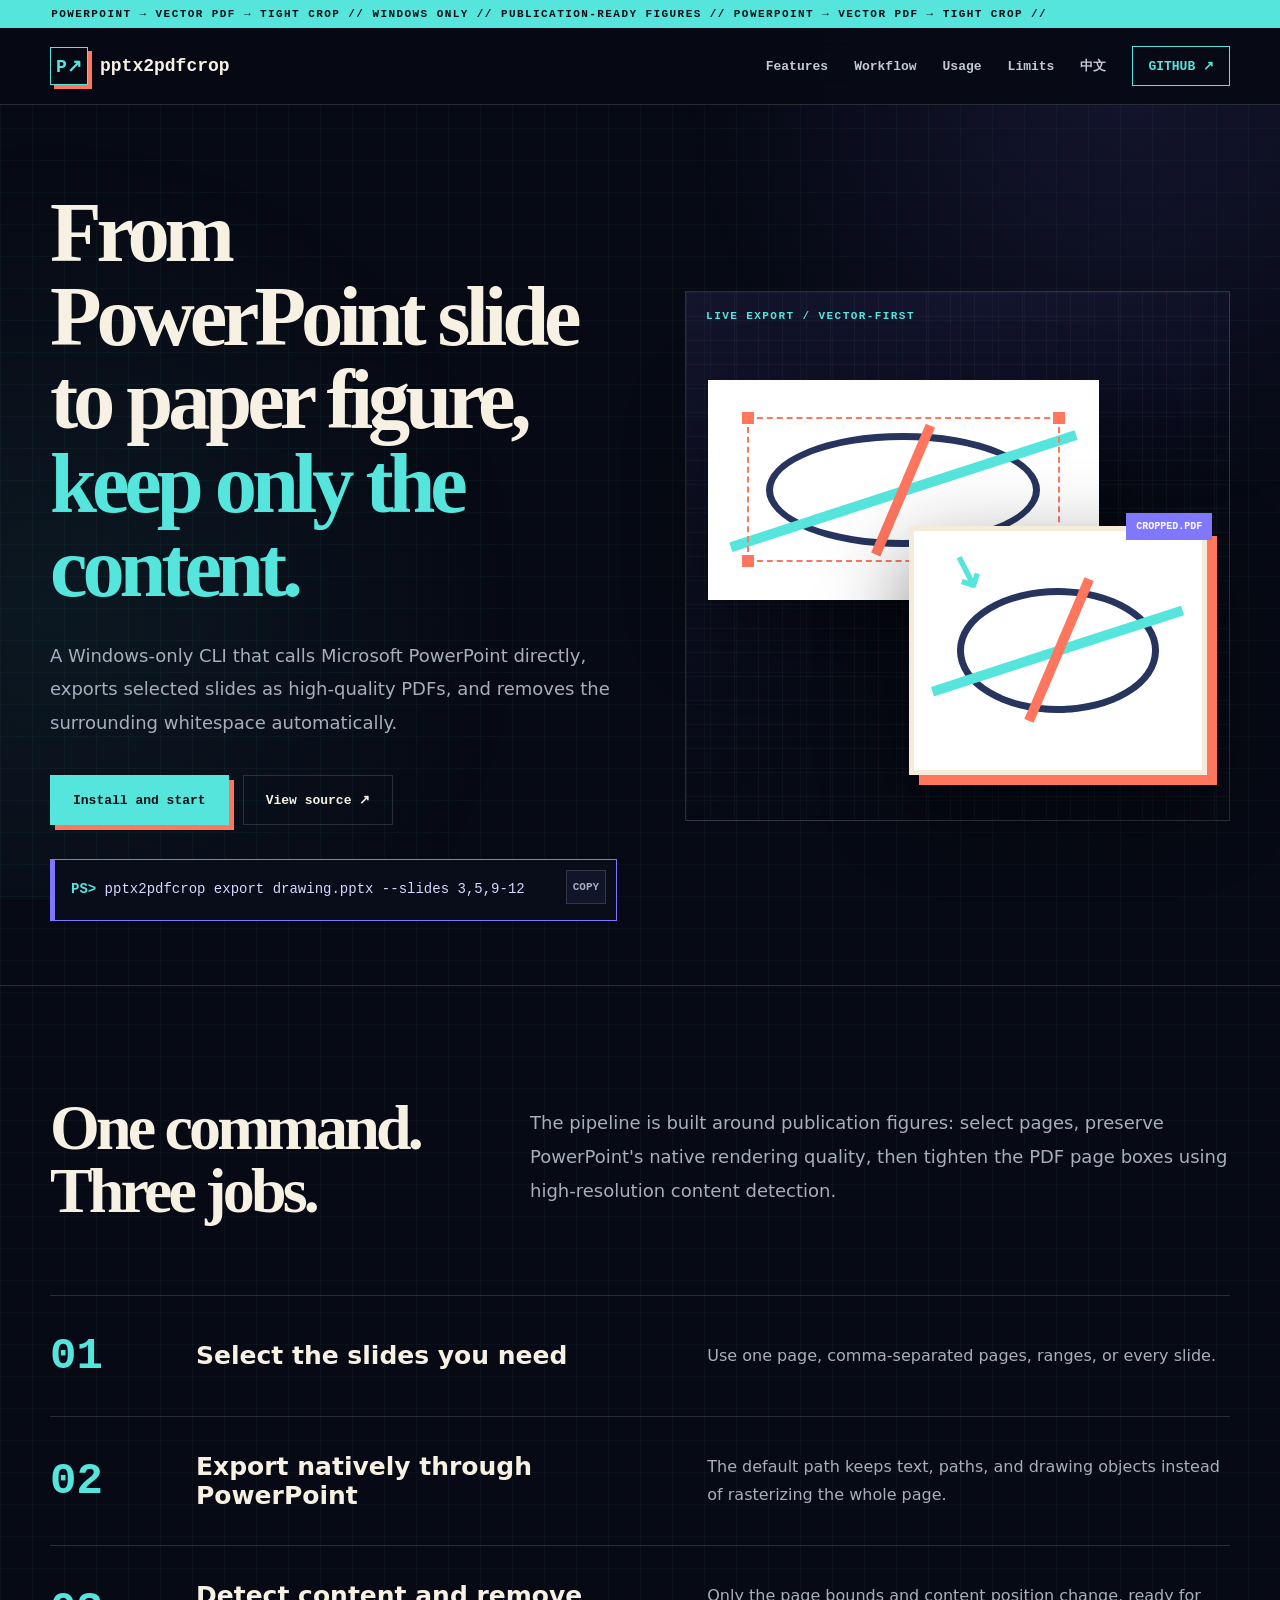
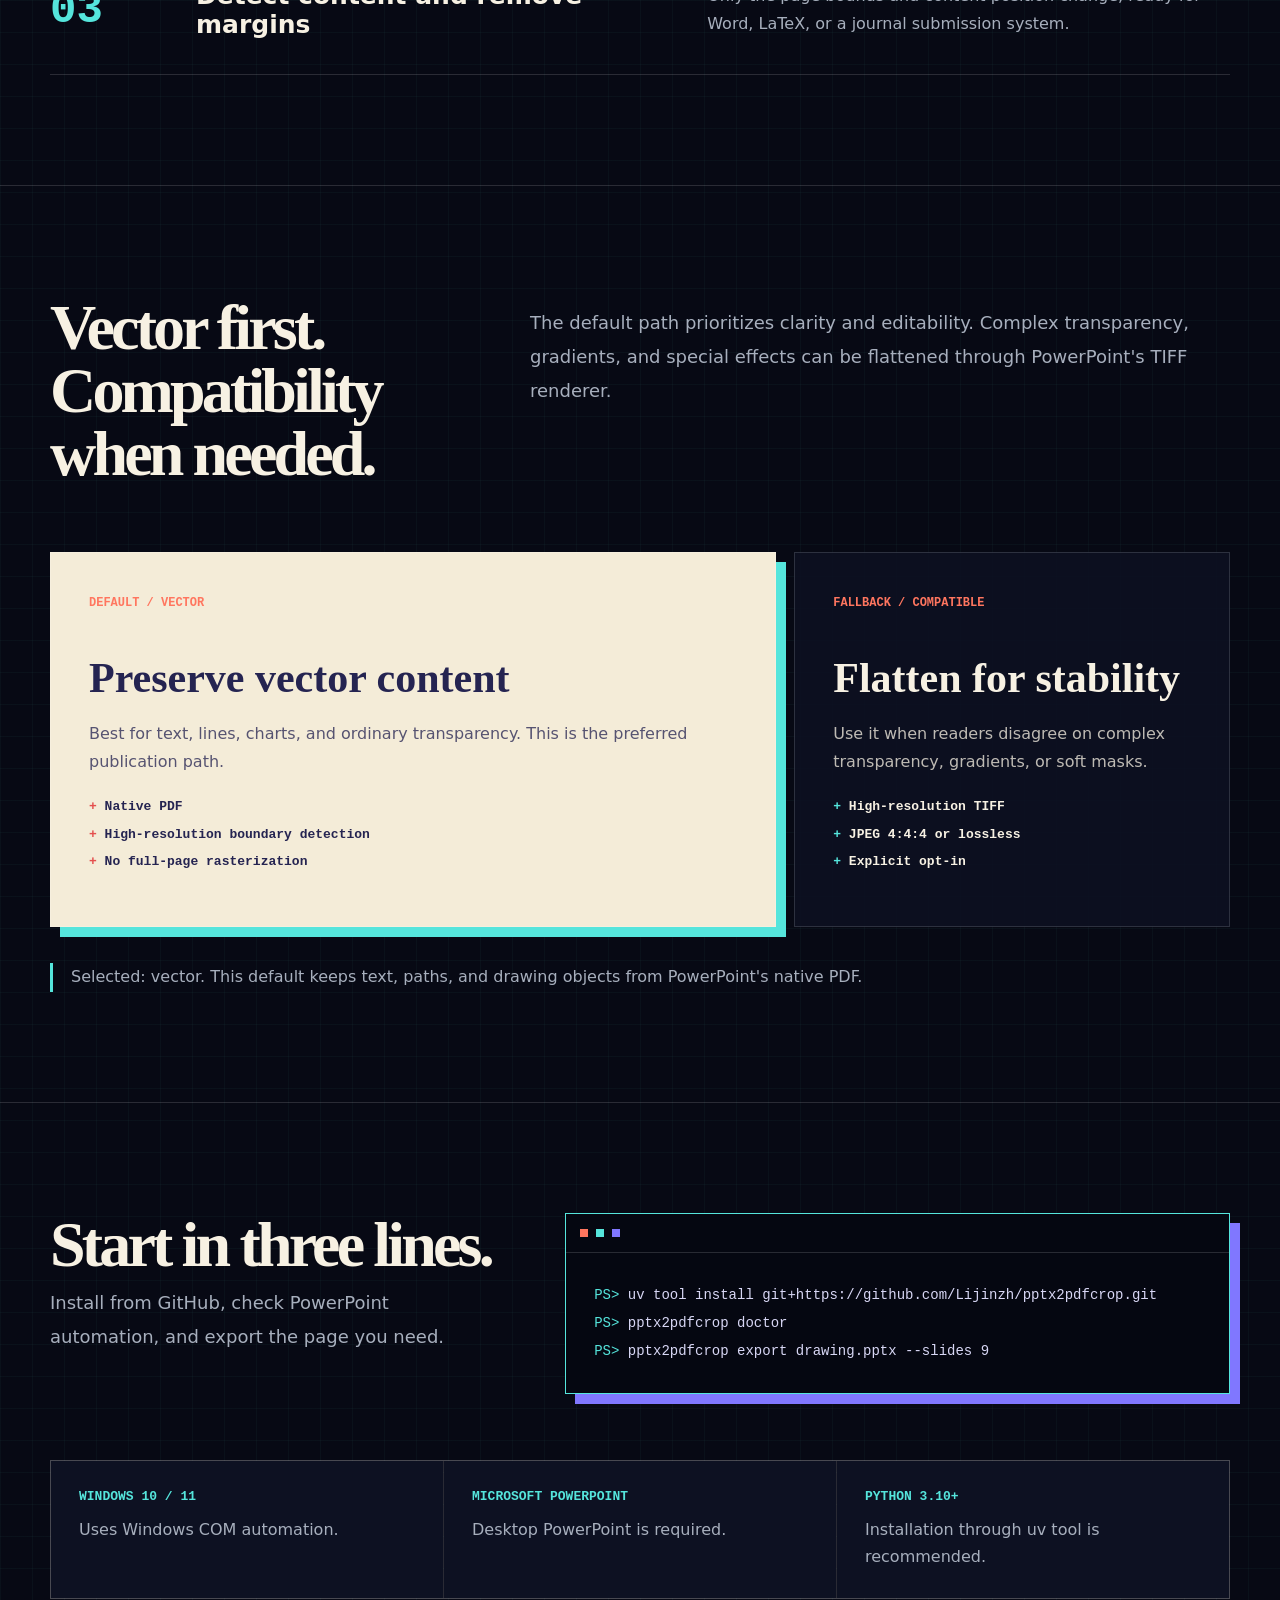
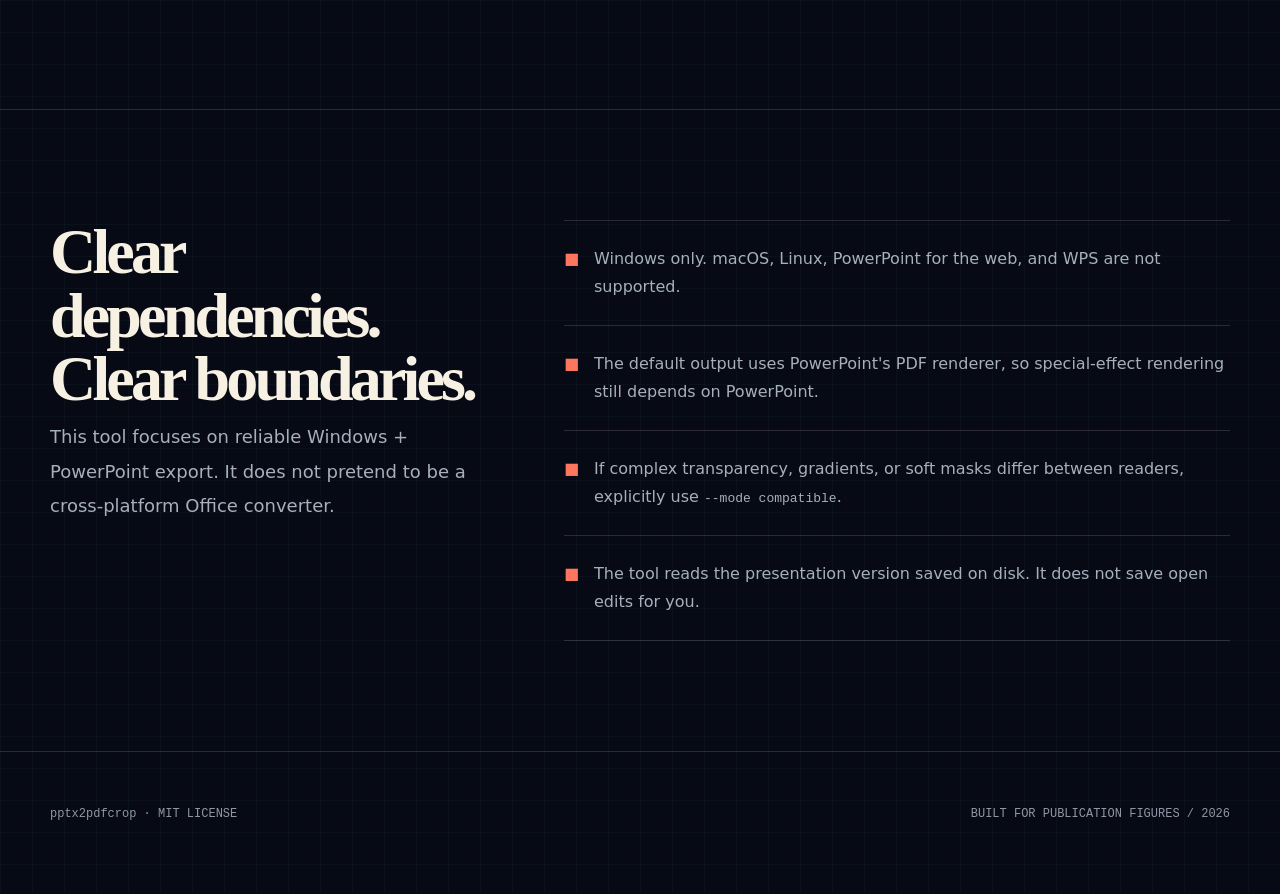
==== docs/en/index.html @ 3444dfbe "feat: launch pptx2pdfcrop CLI and website" ====
<!doctype html>
<html lang="en">
<head>
  <meta charset="utf-8" />
  <meta name="viewport" content="width=device-width, initial-scale=1" />
  <meta name="theme-color" content="#070914" />
  <meta name="description" content="A Windows-only CLI that exports selected PowerPoint slides as tightly cropped, publication-ready PDF pages." />
  <meta property="og:title" content="pptx2pdfcrop · From slides to publication figures" />
  <meta property="og:description" content="Export selected PowerPoint slides as tightly cropped, publication-ready PDFs." />
  <meta property="og:type" content="website" />
  <meta property="og:url" content="https://lijinzh.github.io/pptx2pdfcrop/en/" />
  <title>pptx2pdfcrop · From slides to publication figures</title>
  <link rel="icon" href="../assets/favicon.svg" type="image/svg+xml" />
  <link rel="stylesheet" href="../assets/site.css" />
  <script src="../assets/site.js" defer></script>
</head>
<body>
  <a class="skip-link" href="#main">Skip to main content</a>
  <div class="ticker" aria-hidden="true"><span>POWERPOINT → VECTOR PDF → TIGHT CROP // WINDOWS ONLY // PUBLICATION-READY FIGURES // POWERPOINT → VECTOR PDF → TIGHT CROP //</span></div>
  <header class="site-header">
    <div class="wrap nav">
      <a class="brand" href="#top" aria-label="pptx2pdfcrop home"><span class="brand-mark" aria-hidden="true">P↗</span><span>pptx2pdfcrop</span></a>
      <nav class="nav-links" aria-label="Primary navigation">
        <a href="#modes">Features</a>
        <a href="#workflow">Workflow</a>
        <a href="#quick-start">Usage</a>
        <a href="#limits">Limits</a>
        <a class="language-link" href="../">中文</a>
        <a class="repo-link" href="https://github.com/Lijinzh/pptx2pdfcrop">GITHUB ↗</a>
      </nav>
    </div>
  </header>

  <main id="main">
    <div class="wrap hero" id="top">
      <div class="hero-copy">
        <h1>From PowerPoint slide to paper figure, <em>keep only the content.</em></h1>
        <p>A Windows-only CLI that calls Microsoft PowerPoint directly, exports selected slides as high-quality PDFs, and removes the surrounding whitespace automatically.</p>
        <div class="actions">
          <a class="button" href="#quick-start">Install and start</a>
          <a class="button button--secondary" href="https://github.com/Lijinzh/pptx2pdfcrop">View source ↗</a>
        </div>
        <div class="command-line">
          <b>PS&gt;</b> pptx2pdfcrop export drawing.pptx --slides 3,5,9-12
          <button class="copy-button" type="button" data-copy="pptx2pdfcrop export drawing.pptx --slides 3,5,9-12" aria-label="Copy command">COPY</button>
        </div>
      </div>

      <div class="export-stage" role="img" aria-label="A PowerPoint slide with wide margins becomes a tightly cropped PDF">
        <div class="stage-grid">
          <span class="stage-label">LIVE EXPORT / VECTOR-FIRST</span>
          <div class="slide slide--before"><div class="diagram"></div><div class="crop-frame"><i class="crop-corner"></i><i class="crop-corner"></i><i class="crop-corner"></i><i class="crop-corner"></i></div></div>
          <div class="export-arrow">↘</div>
          <div class="slide slide--after"><span class="pdf-tag">CROPPED.PDF</span><div class="diagram"></div></div>
        </div>
      </div>
    </div>

    <section class="site-section" id="workflow">
      <div class="wrap">
        <div class="section-heading">
          <h2>One command. Three jobs.</h2>
          <p>The pipeline is built around publication figures: select pages, preserve PowerPoint's native rendering quality, then tighten the PDF page boxes using high-resolution content detection.</p>
        </div>
        <div class="steps">
          <article class="step"><strong>01</strong><h3>Select the slides you need</h3><p>Use one page, comma-separated pages, ranges, or every slide.</p></article>
          <article class="step"><strong>02</strong><h3>Export natively through PowerPoint</h3><p>The default path keeps text, paths, and drawing objects instead of rasterizing the whole page.</p></article>
          <article class="step"><strong>03</strong><h3>Detect content and remove margins</h3><p>Only the page bounds and content position change, ready for Word, LaTeX, or a journal submission system.</p></article>
        </div>
      </div>
    </section>

    <section class="site-section" id="modes">
      <div class="wrap">
        <div class="section-heading">
          <h2>Vector first. Compatibility when needed.</h2>
          <p>The default path prioritizes clarity and editability. Complex transparency, gradients, and special effects can be flattened through PowerPoint's TIFF renderer.</p>
        </div>
        <div class="mode-switcher" aria-label="Export mode comparison">
          <button class="mode-card" type="button" data-mode="vector" aria-pressed="true">
            <code>DEFAULT / VECTOR</code><h3>Preserve vector content</h3>
            <p>Best for text, lines, charts, and ordinary transparency. This is the preferred publication path.</p>
            <ul><li>Native PDF</li><li>High-resolution boundary detection</li><li>No full-page rasterization</li></ul>
          </button>
          <button class="mode-card" type="button" data-mode="compatible" aria-pressed="false">
            <code>FALLBACK / COMPATIBLE</code><h3>Flatten for stability</h3>
            <p>Use it when readers disagree on complex transparency, gradients, or soft masks.</p>
            <ul><li>High-resolution TIFF</li><li>JPEG 4:4:4 or lossless</li><li>Explicit opt-in</li></ul>
          </button>
        </div>
        <p class="mode-note" data-mode-note>Selected: vector. This default keeps text, paths, and drawing objects from PowerPoint's native PDF.</p>
      </div>
    </section>

    <section class="site-section" id="quick-start">
      <div class="wrap quick-start">
        <div class="quick-copy">
          <h2>Start in three lines.</h2>
          <p>Install from GitHub, check PowerPoint automation, and export the page you need.</p>
        </div>
        <div class="terminal">
          <div class="terminal-top" aria-hidden="true"><span class="terminal-dot"></span><span class="terminal-dot"></span><span class="terminal-dot"></span></div>
          <pre><span class="prompt">PS&gt;</span> uv tool install git+https://github.com/Lijinzh/pptx2pdfcrop.git
<span class="prompt">PS&gt;</span> pptx2pdfcrop doctor
<span class="prompt">PS&gt;</span> pptx2pdfcrop export drawing.pptx --slides 9</pre>
        </div>
      </div>
      <div class="wrap requirements" aria-label="System requirements">
        <div class="requirement"><b>WINDOWS 10 / 11</b><span>Uses Windows COM automation.</span></div>
        <div class="requirement"><b>MICROSOFT POWERPOINT</b><span>Desktop PowerPoint is required.</span></div>
        <div class="requirement"><b>PYTHON 3.10+</b><span>Installation through uv tool is recommended.</span></div>
      </div>
    </section>

    <section class="site-section" id="limits">
      <div class="wrap limits">
        <div class="section-heading" style="display:block">
          <h2>Clear dependencies. Clear boundaries.</h2>
          <p>This tool focuses on reliable Windows + PowerPoint export. It does not pretend to be a cross-platform Office converter.</p>
        </div>
        <ul class="limit-list">
          <li>Windows only. macOS, Linux, PowerPoint for the web, and WPS are not supported.</li>
          <li>The default output uses PowerPoint's PDF renderer, so special-effect rendering still depends on PowerPoint.</li>
          <li>If complex transparency, gradients, or soft masks differ between readers, explicitly use <code>--mode compatible</code>.</li>
          <li>The tool reads the presentation version saved on disk. It does not save open edits for you.</li>
        </ul>
      </div>
    </section>
  </main>

  <footer class="site-footer">
    <div class="wrap footer-inner"><span>pptx2pdfcrop · MIT LICENSE</span><span>BUILT FOR PUBLICATION FIGURES / 2026</span></div>
  </footer>
  <div class="copy-status" data-copy-status hidden role="status">Command copied</div>
</body>
</html>
---- docs/assets/site.css ----
:root {
  --ink: #070914;
  --panel: #0d1122;
  --panel-soft: #11162a;
  --paper: #f4ecd8;
  --text: #f7f1e3;
  --muted: #a7afbd;
  --cyan: #55e5dc;
  --coral: #ff765f;
  --violet: #8077ff;
  --line: rgba(255, 255, 255, 0.14);
  --mono: "Cascadia Code", "SFMono-Regular", Consolas, monospace;
  --sans: "Microsoft YaHei UI", "PingFang SC", system-ui, sans-serif;
  --serif: Georgia, "Songti SC", "STSong", serif;
}
* { box-sizing: border-box; }
html { scroll-behavior: smooth; scroll-padding-top: 110px; }
body {
  margin: 0;
  color: var(--text);
  background: var(--ink);
  background-image:
    linear-gradient(rgba(85, 229, 220, 0.035) 1px, transparent 1px),
    linear-gradient(90deg, rgba(85, 229, 220, 0.035) 1px, transparent 1px);
  background-size: 32px 32px;
  font-family: var(--sans);
}
body::before {
  position: fixed;
  z-index: -1;
  inset: 0;
  content: "";
  background:
    radial-gradient(circle at 88% 8%, rgba(128, 119, 255, 0.11), transparent 28rem),
    radial-gradient(circle at 4% 68%, rgba(85, 229, 220, 0.07), transparent 30rem);
  pointer-events: none;
}
a { color: inherit; text-decoration: none; }
button { font: inherit; }
.wrap { width: min(1180px, calc(100% - 48px)); margin-inline: auto; }
.skip-link {
  position: fixed;
  z-index: 100;
  top: 10px;
  left: 10px;
  padding: 10px 14px;
  background: var(--cyan);
  color: #071017;
  transform: translateY(-160%);
}
.skip-link:focus { transform: translateY(0); }
.ticker {
  height: 28px;
  display: flex;
  align-items: center;
  overflow: hidden;
  color: #071017;
  background: var(--cyan);
  font: 700 11px var(--mono);
  letter-spacing: 0.13em;
  white-space: nowrap;
}
.ticker span {
  display: inline-block;
  padding-left: 4vw;
  animation: ticker 24s linear infinite;
}
.site-header {
  position: sticky;
  z-index: 20;
  top: 0;
  border-bottom: 1px solid var(--line);
  background: rgba(7, 9, 20, 0.91);
  backdrop-filter: blur(16px);
}
.nav {
  min-height: 76px;
  display: flex;
  align-items: center;
  justify-content: space-between;
  gap: 24px;
}
.brand {
  display: flex;
  align-items: center;
  gap: 12px;
  font: 800 18px var(--mono);
}
.brand-mark {
  width: 38px;
  height: 38px;
  display: grid;
  place-items: center;
  border: 1px solid var(--cyan);
  box-shadow: 4px 4px 0 var(--coral);
  color: var(--cyan);
}
.nav-links {
  display: flex;
  align-items: center;
  gap: 26px;
  color: #c4cad4;
  font: 650 13px var(--mono);
}
.nav-links a { transition: color 160ms ease; }
.nav-links a:hover, .nav-links a:focus-visible { color: var(--cyan); }
.nav-links .repo-link {
  padding: 11px 15px;
  border: 1px solid var(--cyan);
  color: var(--cyan);
}
.hero {
  min-height: 720px;
  display: grid;
  grid-template-columns: 1.02fr 0.98fr;
  align-items: center;
  gap: 68px;
  padding-block: 86px 64px;
}
.hero h1, .section-heading h2, .quick-copy h2 {
  font-family: var(--serif);
  font-weight: 700;
  line-height: 0.99;
  letter-spacing: -0.06em;
}
.hero h1 {
  max-width: 680px;
  margin: 0;
  font-size: clamp(58px, 6.6vw, 94px);
}
.hero h1 em { color: var(--cyan); font-style: normal; }
.hero-copy > p {
  max-width: 620px;
  margin: 30px 0 0;
  color: var(--muted);
  font-size: 18px;
  line-height: 1.85;
}
.actions { display: flex; flex-wrap: wrap; gap: 14px; margin-top: 36px; }
.button {
  min-height: 50px;
  display: inline-flex;
  align-items: center;
  justify-content: center;
  padding-inline: 22px;
  border: 1px solid var(--cyan);
  background: var(--cyan);
  box-shadow: 5px 5px 0 var(--coral);
  color: #061014;
  cursor: pointer;
  font: 800 13px var(--mono);
}
.button:hover { transform: translate(-1px, -1px); }
.button--secondary {
  border-color: var(--line);
  background: transparent;
  box-shadow: none;
  color: var(--text);
}
.command-line {
  position: relative;
  margin-top: 34px;
  padding: 18px 54px 18px 20px;
  border: 1px solid var(--violet);
  background: #090c19;
  box-shadow: inset 4px 0 0 var(--violet);
  color: #d5d8ff;
  font: 14px/1.7 var(--mono);
  overflow-wrap: anywhere;
}
.command-line b { color: var(--cyan); }
.copy-button {
  position: absolute;
  top: 10px;
  right: 10px;
  min-width: 34px;
  min-height: 34px;
  border: 1px solid var(--line);
  background: #10152a;
  color: var(--muted);
  cursor: pointer;
  font: 700 11px var(--mono);
}
.copy-button:hover, .copy-button:focus-visible { border-color: var(--cyan); color: var(--cyan); }
.export-stage { position: relative; min-height: 530px; }
.stage-grid {
  position: absolute;
  inset: 0;
  border: 1px solid var(--line);
  background: linear-gradient(145deg, rgba(128, 119, 255, 0.11), transparent 60%);
}
.stage-grid::after {
  position: absolute;
  inset: 0;
  content: "";
  background-image:
    linear-gradient(rgba(255,255,255,.035) 1px, transparent 1px),
    linear-gradient(90deg, rgba(255,255,255,.035) 1px, transparent 1px);
  background-size: 24px 24px;
  pointer-events: none;
}
.stage-label {
  position: absolute;
  z-index: 2;
  top: 18px;
  left: 20px;
  color: var(--cyan);
  font: 700 11px var(--mono);
  letter-spacing: 0.13em;
}
.slide {
  position: absolute;
  z-index: 2;
  background: #fff;
  color: #18203b;
  box-shadow: 0 30px 80px rgba(0, 0, 0, 0.42);
}
.slide--before { width: 72%; aspect-ratio: 16 / 9; left: 4%; top: 88px; }
.slide--after {
  width: 55%;
  aspect-ratio: 1.2;
  right: 4%;
  bottom: 45px;
  border: 5px solid var(--paper);
  box-shadow: 10px 10px 0 var(--coral), 0 30px 80px rgba(0, 0, 0, 0.48);
}
.diagram {
  position: absolute;
  inset: 24% 15%;
  border: 7px solid #26345e;
  border-radius: 50%;
}
.diagram::before, .diagram::after { position: absolute; content: ""; background: var(--cyan); }
.diagram::before { width: 140%; height: 10px; top: 46%; left: -20%; transform: rotate(-18deg); }
.diagram::after {
  width: 10px;
  height: 140%;
  left: 48%;
  top: -20%;
  transform: rotate(23deg);
  background: var(--coral);
}
.crop-frame { position: absolute; inset: 17% 10%; border: 2px dashed var(--coral); }
.crop-corner { position: absolute; width: 12px; height: 12px; background: var(--coral); }
.crop-corner:nth-child(1) { left: -7px; top: -7px; }
.crop-corner:nth-child(2) { right: -7px; top: -7px; }
.crop-corner:nth-child(3) { left: -7px; bottom: -7px; }
.crop-corner:nth-child(4) { right: -7px; bottom: -7px; }
.export-arrow {
  position: absolute;
  z-index: 3;
  left: 48%;
  top: 48%;
  color: var(--cyan);
  font: 700 44px var(--mono);
  transform: rotate(18deg);
}
.pdf-tag {
  position: absolute;
  right: -10px;
  top: -18px;
  padding: 8px 10px;
  background: var(--violet);
  color: #fff;
  font: 800 10px var(--mono);
}
.site-section { padding-block: 110px; border-top: 1px solid var(--line); }
.section-heading {
  display: grid;
  grid-template-columns: 0.75fr 1.25fr;
  align-items: start;
  gap: 60px;
}
.section-heading h2, .quick-copy h2 { margin: 0; font-size: clamp(44px, 5vw, 72px); }
.section-heading p, .quick-copy p {
  margin: 10px 0 0;
  color: var(--muted);
  font-size: 18px;
  line-height: 1.9;
}
.steps { margin-top: 72px; border-top: 1px solid var(--line); }
.step {
  display: grid;
  grid-template-columns: 110px 1fr 1.1fr;
  align-items: center;
  gap: 36px;
  padding-block: 35px;
  border-bottom: 1px solid var(--line);
}
.step strong { color: var(--cyan); font: 800 44px var(--mono); }
.step h3 { margin: 0; font-size: 25px; }
.step p { margin: 0; color: var(--muted); line-height: 1.75; }
.mode-switcher {
  display: grid;
  grid-template-columns: 1.25fr 0.75fr;
  gap: 18px;
  margin-top: 66px;
}
.mode-card {
  min-height: 350px;
  padding: 38px;
  border: 1px solid var(--line);
  background: rgba(13, 17, 34, 0.86);
  color: var(--text);
  text-align: left;
  cursor: pointer;
}
.mode-card[aria-pressed="true"] {
  background: var(--paper);
  box-shadow: 10px 10px 0 var(--cyan);
  color: #252451;
}
.mode-card code { color: var(--coral); font: 800 12px var(--mono); }
.mode-card h3 { margin: 44px 0 18px; font: 700 42px var(--serif); }
.mode-card p { opacity: 0.76; line-height: 1.8; }
.mode-card ul { padding: 0; list-style: none; font: 700 13px/2.1 var(--mono); }
.mode-card li::before { content: "+ "; color: var(--cyan); }
.mode-card[aria-pressed="true"] li::before { color: #e44f4d; }
.mode-note {
  margin: 36px 0 0;
  padding-left: 18px;
  border-left: 3px solid var(--cyan);
  color: var(--muted);
  line-height: 1.8;
}
.quick-start { display: grid; grid-template-columns: 0.8fr 1.2fr; gap: 72px; }
.terminal {
  border: 1px solid var(--cyan);
  background: #050711;
  box-shadow: 10px 10px 0 var(--violet);
}
.terminal-top {
  height: 39px;
  display: flex;
  align-items: center;
  gap: 8px;
  padding-inline: 14px;
  border-bottom: 1px solid var(--line);
}
.terminal-dot { width: 8px; height: 8px; background: var(--coral); }
.terminal-dot:nth-child(2) { background: var(--cyan); }
.terminal-dot:nth-child(3) { background: var(--violet); }
.terminal pre { margin: 0; padding: 28px; white-space: pre-wrap; color: #d8d7f5; font: 14px/2 var(--mono); }
.terminal .prompt { color: var(--cyan); }
.requirements {
  display: grid;
  grid-template-columns: repeat(3, 1fr);
  gap: 1px;
  margin-top: 66px;
  border: 1px solid var(--line);
  background: var(--line);
}
.requirement { padding: 28px; background: var(--panel); }
.requirement b { display: block; margin-bottom: 12px; color: var(--cyan); font: 800 13px var(--mono); }
.requirement span { color: var(--muted); line-height: 1.7; }
.limits {
  display: grid;
  grid-template-columns: 0.8fr 1.2fr;
  gap: 70px;
  align-items: start;
}
.limit-list { margin: 0; padding: 0; list-style: none; border-top: 1px solid var(--line); }
.limit-list li {
  padding: 24px 0 24px 30px;
  border-bottom: 1px solid var(--line);
  color: var(--muted);
  line-height: 1.75;
  position: relative;
}
.limit-list li::before { position: absolute; left: 0; content: "■"; color: var(--coral); }
.site-footer { padding-block: 55px 72px; border-top: 1px solid var(--line); }
.footer-inner { display: flex; justify-content: space-between; gap: 20px; color: #8f97a6; font: 12px var(--mono); }
.copy-status { position: fixed; z-index: 40; right: 20px; bottom: 20px; padding: 12px 16px; background: var(--cyan); color: #071017; font: 800 12px var(--mono); }
.copy-status[hidden] { display: none; }
@keyframes ticker { to { transform: translateX(-20%); } }
@media (max-width: 900px) {
  .wrap { width: min(100% - 30px, 680px); }
  .nav-links a:not(.repo-link):not(.language-link) { display: none; }
  .hero, .section-heading, .quick-start, .limits { grid-template-columns: 1fr; }
  .hero { gap: 45px; padding-top: 58px; }
  .hero h1 { font-size: clamp(51px, 14vw, 76px); }
  .export-stage { min-height: 470px; }
  .step { grid-template-columns: 70px 1fr; }
  .step p { grid-column: 2; }
  .mode-switcher, .requirements { grid-template-columns: 1fr; }
}
@media (max-width: 560px) {
  .wrap { width: min(100% - 24px, 520px); }
  .ticker { height: 24px; font-size: 9px; }
  .nav { min-height: 66px; }
  .brand { font-size: 15px; }
  .brand-mark { width: 34px; height: 34px; }
  .nav-links { gap: 10px; }
  .nav-links .repo-link { padding: 9px 10px; font-size: 11px; }
  .hero { min-height: auto; padding-block: 50px 42px; }
  .hero h1 { font-size: clamp(46px, 15vw, 66px); }
  .hero-copy > p, .section-heading p, .quick-copy p { font-size: 16px; }
  .actions { flex-direction: column; }
  .button { width: 100%; }
  .command-line { padding-right: 20px; padding-bottom: 56px; font-size: 12px; }
  .copy-button { top: auto; bottom: 10px; }
  .export-stage { min-height: 360px; }
  .slide--before { width: 82%; top: 72px; }
  .slide--after { width: 62%; bottom: 34px; }
  .site-section { padding-block: 78px; }
  .step { grid-template-columns: 52px 1fr; gap: 18px; }
  .step strong { font-size: 34px; }
  .mode-card { min-height: 310px; padding: 28px; }
  .mode-card h3 { font-size: 36px; }
  .terminal pre { padding: 22px 18px; font-size: 12px; }
  .footer-inner { flex-direction: column; }
}
@media (prefers-reduced-motion: reduce) {
  html { scroll-behavior: auto; }
  *, *::before, *::after { animation-duration: 0.01ms !important; animation-iteration-count: 1 !important; transition-duration: 0.01ms !important; }
}
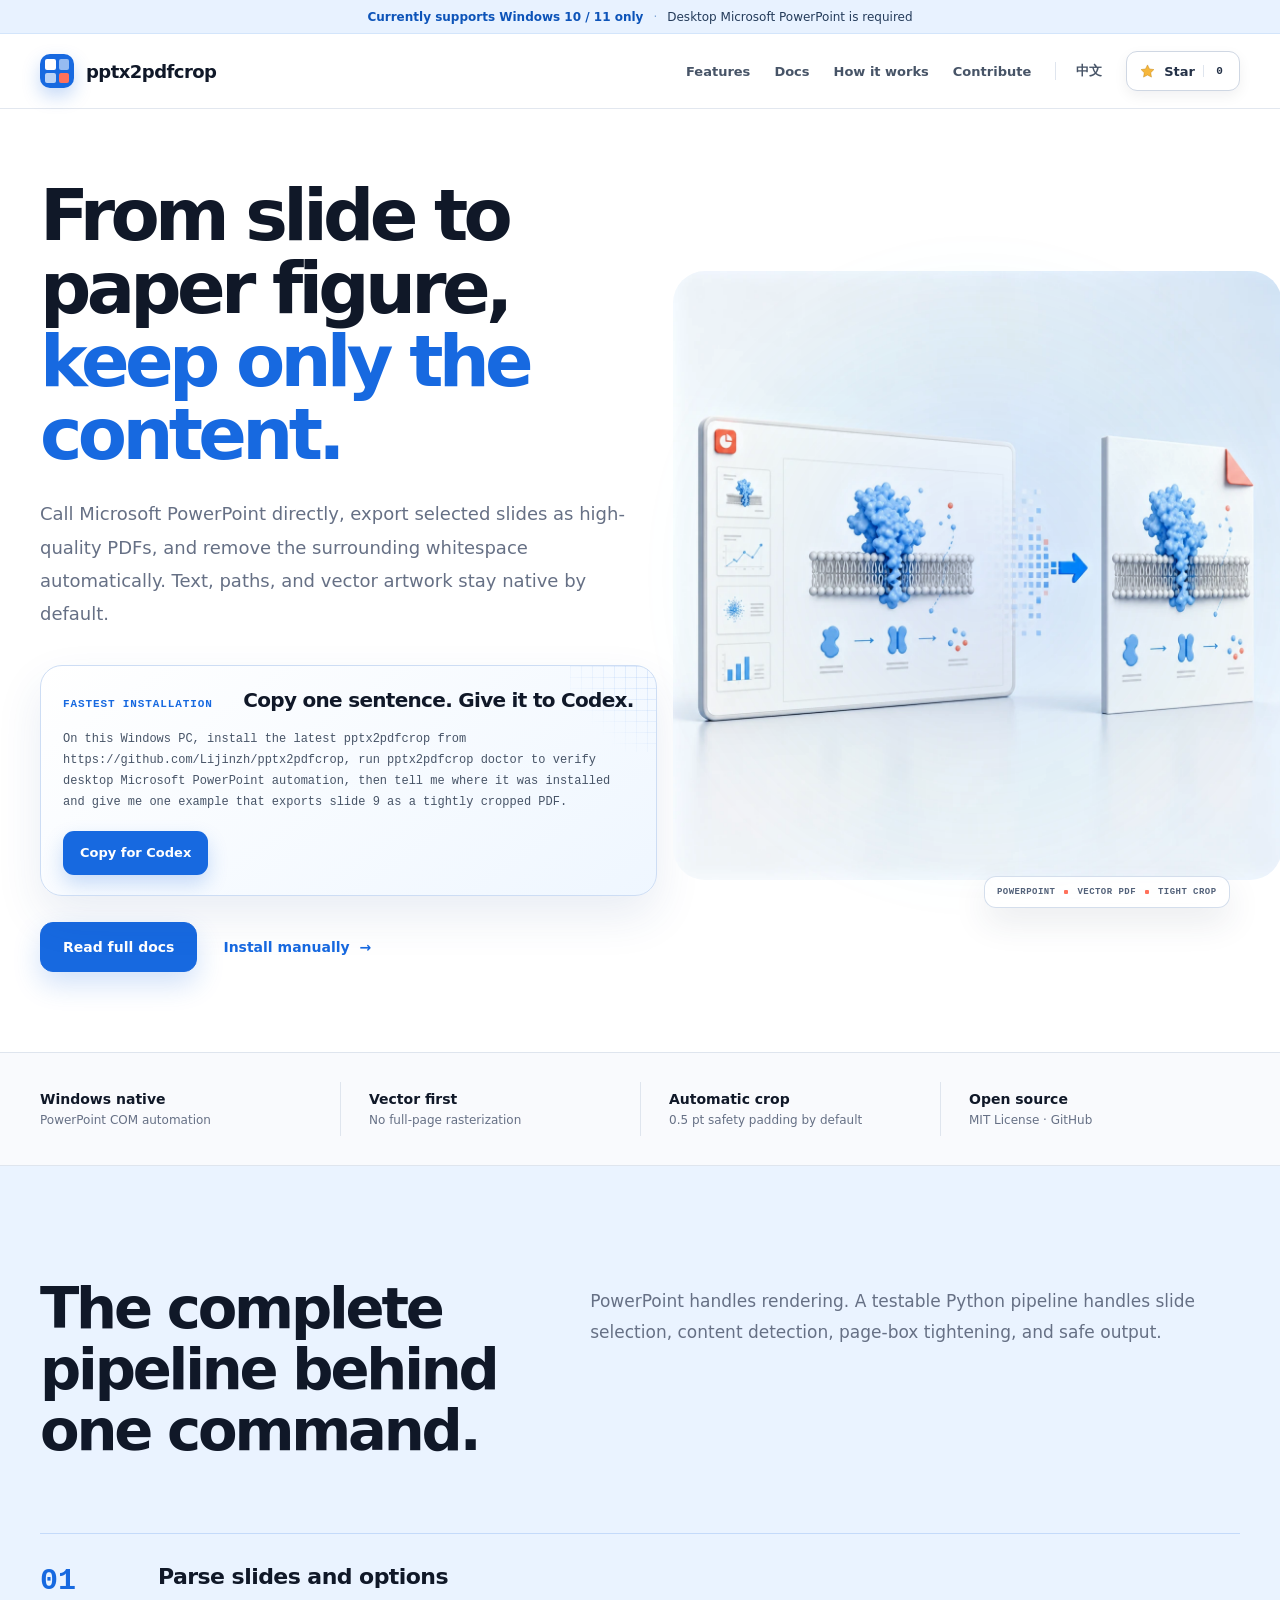
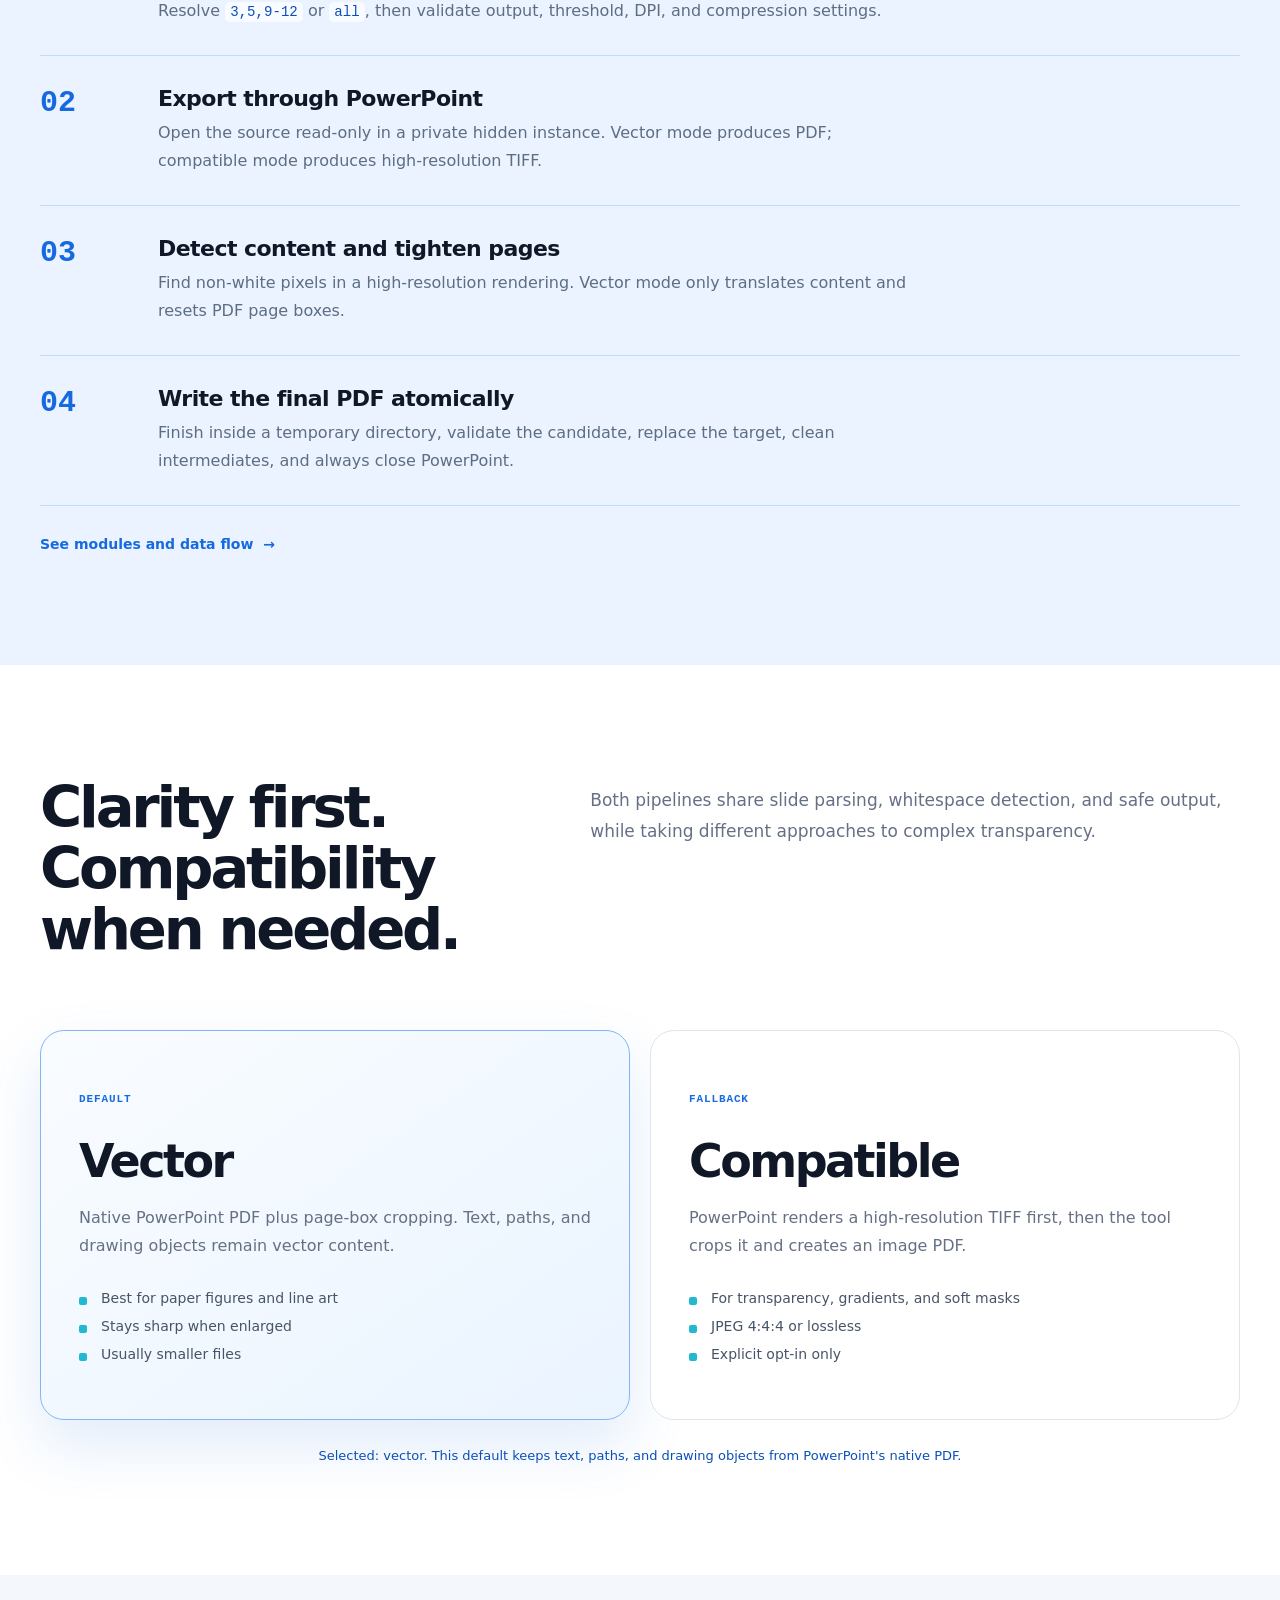
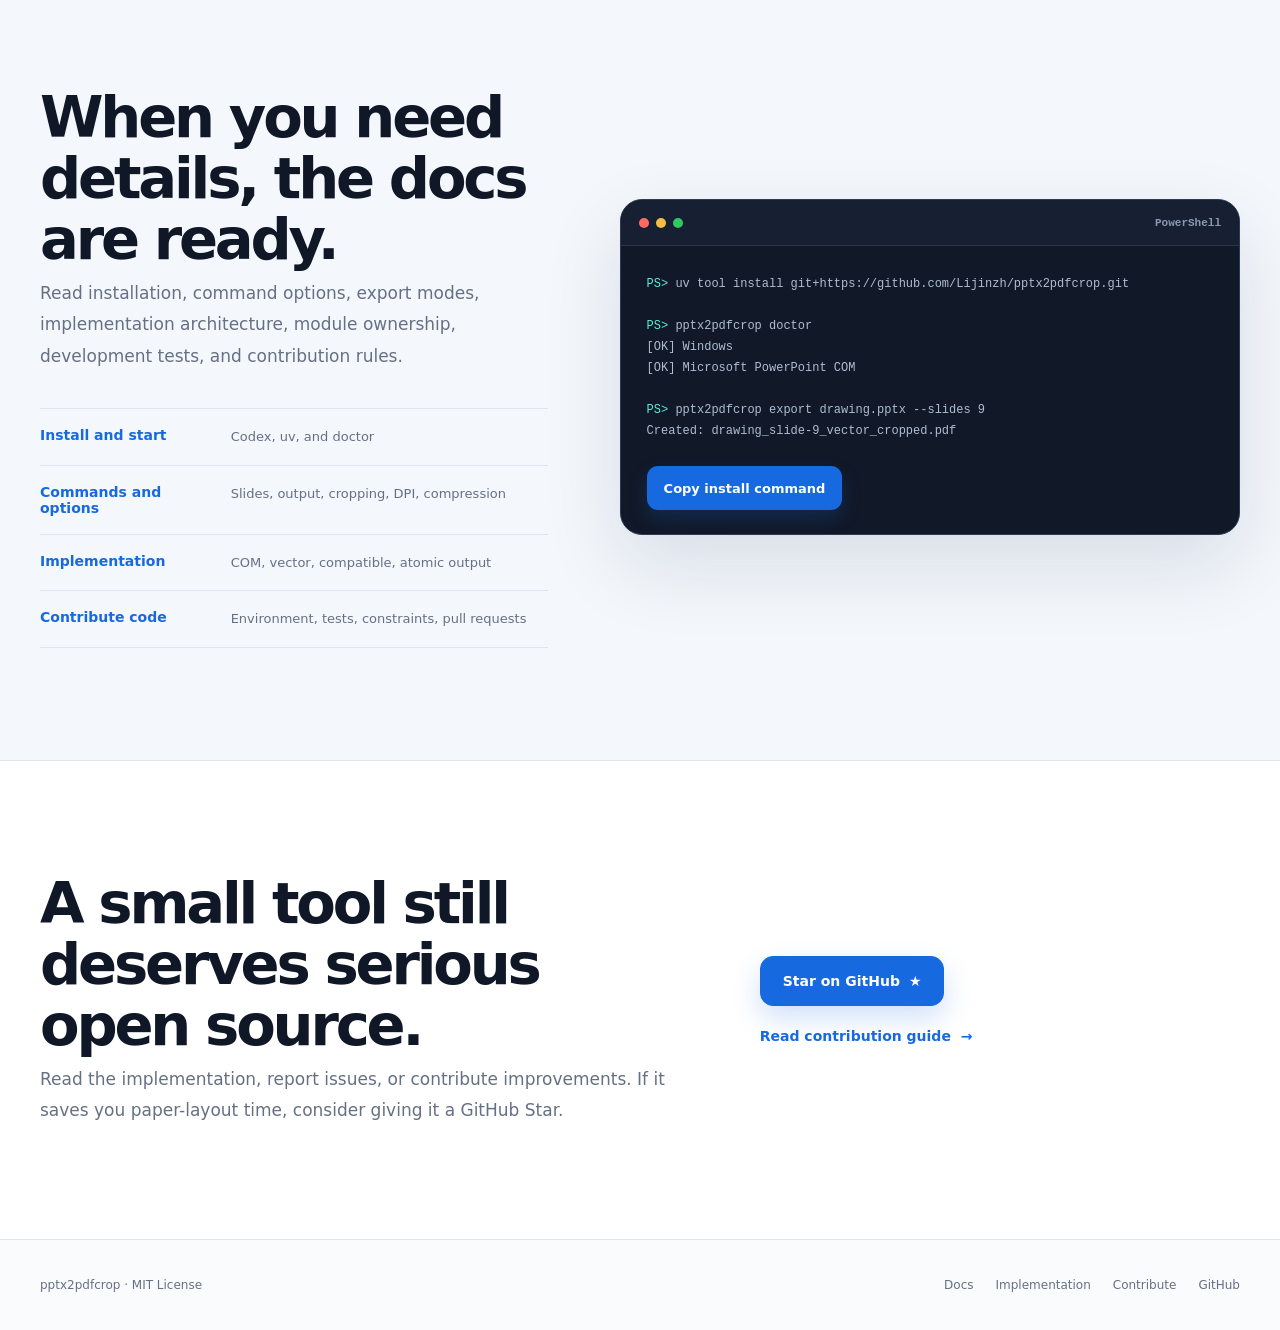
==== commit 35063ad1: "feat(site): add Codex install and full documentation" ====
--- a/docs/en/index.html
+++ b/docs/en/index.html
@@ -3,134 +3,65 @@
 <head>
   <meta charset="utf-8" />
   <meta name="viewport" content="width=device-width, initial-scale=1" />
-  <meta name="theme-color" content="#070914" />
+  <meta name="theme-color" content="#f7f9fc" />
   <meta name="description" content="A Windows-only CLI that exports selected PowerPoint slides as tightly cropped, publication-ready PDF pages." />
   <meta property="og:title" content="pptx2pdfcrop · From slides to publication figures" />
   <meta property="og:description" content="Export selected PowerPoint slides as tightly cropped, publication-ready PDFs." />
   <meta property="og:type" content="website" />
   <meta property="og:url" content="https://lijinzh.github.io/pptx2pdfcrop/en/" />
+  <meta property="og:image" content="https://lijinzh.github.io/pptx2pdfcrop/assets/hero-export.png" />
   <title>pptx2pdfcrop · From slides to publication figures</title>
   <link rel="icon" href="../assets/favicon.svg" type="image/svg+xml" />
-  <link rel="stylesheet" href="../assets/site.css" />
-  <script src="../assets/site.js" defer></script>
+  <link rel="stylesheet" href="../assets/site.css?v=0.2.0" />
+  <script src="../assets/site.js?v=0.2.0" defer></script>
 </head>
 <body>
   <a class="skip-link" href="#main">Skip to main content</a>
-  <div class="ticker" aria-hidden="true"><span>POWERPOINT → VECTOR PDF → TIGHT CROP // WINDOWS ONLY // PUBLICATION-READY FIGURES // POWERPOINT → VECTOR PDF → TIGHT CROP //</span></div>
+  <div class="platform-bar"><strong>Currently supports Windows 10 / 11 only</strong><span>Desktop Microsoft PowerPoint is required</span></div>
   <header class="site-header">
     <div class="wrap nav">
-      <a class="brand" href="#top" aria-label="pptx2pdfcrop home"><span class="brand-mark" aria-hidden="true">P↗</span><span>pptx2pdfcrop</span></a>
+      <a class="brand" href="#top" aria-label="pptx2pdfcrop home"><span class="brand-mark" aria-hidden="true"><i></i><i></i><i></i><i></i></span><span>pptx2pdfcrop</span></a>
       <nav class="nav-links" aria-label="Primary navigation">
-        <a href="#modes">Features</a>
-        <a href="#workflow">Workflow</a>
-        <a href="#quick-start">Usage</a>
-        <a href="#limits">Limits</a>
-        <a class="language-link" href="../">中文</a>
-        <a class="repo-link" href="https://github.com/Lijinzh/pptx2pdfcrop">GITHUB ↗</a>
+        <a href="#features">Features</a><a href="guide/">Docs</a><a href="#workflow">How it works</a><a href="guide/#contributing">Contribute</a><a class="language-link" href="../">中文</a>
+        <a class="star-button" href="https://github.com/Lijinzh/pptx2pdfcrop" target="_blank" rel="noopener noreferrer" aria-label="Star pptx2pdfcrop on GitHub"><svg viewBox="0 0 24 24" aria-hidden="true"><path d="m12 2.7 2.8 5.67 6.26.91-4.53 4.42 1.07 6.23L12 17l-5.6 2.93 1.07-6.23-4.53-4.42 6.26-.91L12 2.7Z"/></svg><span data-star-label>Star</span><b data-star-count aria-label="GitHub Stars">0</b></a>
       </nav>
     </div>
   </header>
 
   <main id="main">
-    <div class="wrap hero" id="top">
+    <section class="hero wrap" id="top">
       <div class="hero-copy">
-        <h1>From PowerPoint slide to paper figure, <em>keep only the content.</em></h1>
-        <p>A Windows-only CLI that calls Microsoft PowerPoint directly, exports selected slides as high-quality PDFs, and removes the surrounding whitespace automatically.</p>
-        <div class="actions">
-          <a class="button" href="#quick-start">Install and start</a>
-          <a class="button button--secondary" href="https://github.com/Lijinzh/pptx2pdfcrop">View source ↗</a>
+        <h1>From slide to paper figure, <em>keep only the content.</em></h1>
+        <p>Call Microsoft PowerPoint directly, export selected slides as high-quality PDFs, and remove the surrounding whitespace automatically. Text, paths, and vector artwork stay native by default.</p>
+        <div class="codex-install" aria-labelledby="codex-title">
+          <div class="codex-heading"><span>Fastest installation</span><h2 id="codex-title">Copy one sentence. Give it to Codex.</h2></div>
+          <code id="codex-command">On this Windows PC, install the latest pptx2pdfcrop from https://github.com/Lijinzh/pptx2pdfcrop, run pptx2pdfcrop doctor to verify desktop Microsoft PowerPoint automation, then tell me where it was installed and give me one example that exports slide 9 as a tightly cropped PDF.</code>
+          <button class="copy-command" type="button" data-copy-target="codex-command" data-copy-label="Copy for Codex" data-copied-label="Copied — paste into Codex">Copy for Codex</button>
         </div>
-        <div class="command-line">
-          <b>PS&gt;</b> pptx2pdfcrop export drawing.pptx --slides 3,5,9-12
-          <button class="copy-button" type="button" data-copy="pptx2pdfcrop export drawing.pptx --slides 3,5,9-12" aria-label="Copy command">COPY</button>
-        </div>
+        <div class="hero-actions"><a class="button" href="guide/">Read full docs</a><a class="text-link" href="#quick-start">Install manually <span aria-hidden="true">→</span></a></div>
       </div>
-
-      <div class="export-stage" role="img" aria-label="A PowerPoint slide with wide margins becomes a tightly cropped PDF">
-        <div class="stage-grid">
-          <span class="stage-label">LIVE EXPORT / VECTOR-FIRST</span>
-          <div class="slide slide--before"><div class="diagram"></div><div class="crop-frame"><i class="crop-corner"></i><i class="crop-corner"></i><i class="crop-corner"></i><i class="crop-corner"></i></div></div>
-          <div class="export-arrow">↘</div>
-          <div class="slide slide--after"><span class="pdf-tag">CROPPED.PDF</span><div class="diagram"></div></div>
-        </div>
-      </div>
-    </div>
-
-    <section class="site-section" id="workflow">
-      <div class="wrap">
-        <div class="section-heading">
-          <h2>One command. Three jobs.</h2>
-          <p>The pipeline is built around publication figures: select pages, preserve PowerPoint's native rendering quality, then tighten the PDF page boxes using high-resolution content detection.</p>
-        </div>
-        <div class="steps">
-          <article class="step"><strong>01</strong><h3>Select the slides you need</h3><p>Use one page, comma-separated pages, ranges, or every slide.</p></article>
-          <article class="step"><strong>02</strong><h3>Export natively through PowerPoint</h3><p>The default path keeps text, paths, and drawing objects instead of rasterizing the whole page.</p></article>
-          <article class="step"><strong>03</strong><h3>Detect content and remove margins</h3><p>Only the page bounds and content position change, ready for Word, LaTeX, or a journal submission system.</p></article>
-        </div>
-      </div>
+      <div class="hero-media"><img src="../assets/hero-export.webp" alt="A PowerPoint slide with wide margins is transformed into a tightly cropped PDF" width="1254" height="1254" /><div class="media-caption"><span>POWERPOINT</span><i></i><span>VECTOR PDF</span><i></i><span>TIGHT CROP</span></div></div>
     </section>
 
-    <section class="site-section" id="modes">
-      <div class="wrap">
-        <div class="section-heading">
-          <h2>Vector first. Compatibility when needed.</h2>
-          <p>The default path prioritizes clarity and editability. Complex transparency, gradients, and special effects can be flattened through PowerPoint's TIFF renderer.</p>
-        </div>
-        <div class="mode-switcher" aria-label="Export mode comparison">
-          <button class="mode-card" type="button" data-mode="vector" aria-pressed="true">
-            <code>DEFAULT / VECTOR</code><h3>Preserve vector content</h3>
-            <p>Best for text, lines, charts, and ordinary transparency. This is the preferred publication path.</p>
-            <ul><li>Native PDF</li><li>High-resolution boundary detection</li><li>No full-page rasterization</li></ul>
-          </button>
-          <button class="mode-card" type="button" data-mode="compatible" aria-pressed="false">
-            <code>FALLBACK / COMPATIBLE</code><h3>Flatten for stability</h3>
-            <p>Use it when readers disagree on complex transparency, gradients, or soft masks.</p>
-            <ul><li>High-resolution TIFF</li><li>JPEG 4:4:4 or lossless</li><li>Explicit opt-in</li></ul>
-          </button>
-        </div>
-        <p class="mode-note" data-mode-note>Selected: vector. This default keeps text, paths, and drawing objects from PowerPoint's native PDF.</p>
-      </div>
-    </section>
+    <section class="trust-rail" aria-label="Core capabilities"><div class="wrap trust-items"><div><strong>Windows native</strong><span>PowerPoint COM automation</span></div><div><strong>Vector first</strong><span>No full-page rasterization</span></div><div><strong>Automatic crop</strong><span>0.5 pt safety padding by default</span></div><div><strong>Open source</strong><span>MIT License · GitHub</span></div></div></section>
 
-    <section class="site-section" id="quick-start">
-      <div class="wrap quick-start">
-        <div class="quick-copy">
-          <h2>Start in three lines.</h2>
-          <p>Install from GitHub, check PowerPoint automation, and export the page you need.</p>
-        </div>
-        <div class="terminal">
-          <div class="terminal-top" aria-hidden="true"><span class="terminal-dot"></span><span class="terminal-dot"></span><span class="terminal-dot"></span></div>
-          <pre><span class="prompt">PS&gt;</span> uv tool install git+https://github.com/Lijinzh/pptx2pdfcrop.git
-<span class="prompt">PS&gt;</span> pptx2pdfcrop doctor
-<span class="prompt">PS&gt;</span> pptx2pdfcrop export drawing.pptx --slides 9</pre>
-        </div>
-      </div>
-      <div class="wrap requirements" aria-label="System requirements">
-        <div class="requirement"><b>WINDOWS 10 / 11</b><span>Uses Windows COM automation.</span></div>
-        <div class="requirement"><b>MICROSOFT POWERPOINT</b><span>Desktop PowerPoint is required.</span></div>
-        <div class="requirement"><b>PYTHON 3.10+</b><span>Installation through uv tool is recommended.</span></div>
-      </div>
-    </section>
+    <section class="section section--blue" id="workflow"><div class="wrap"><div class="section-heading"><h2>The complete pipeline behind one command.</h2><p>PowerPoint handles rendering. A testable Python pipeline handles slide selection, content detection, page-box tightening, and safe output.</p></div><ol class="workflow"><li><span>01</span><div><h3>Parse slides and options</h3><p>Resolve <code>3,5,9-12</code> or <code>all</code>, then validate output, threshold, DPI, and compression settings.</p></div></li><li><span>02</span><div><h3>Export through PowerPoint</h3><p>Open the source read-only in a private hidden instance. Vector mode produces PDF; compatible mode produces high-resolution TIFF.</p></div></li><li><span>03</span><div><h3>Detect content and tighten pages</h3><p>Find non-white pixels in a high-resolution rendering. Vector mode only translates content and resets PDF page boxes.</p></div></li><li><span>04</span><div><h3>Write the final PDF atomically</h3><p>Finish inside a temporary directory, validate the candidate, replace the target, clean intermediates, and always close PowerPoint.</p></div></li></ol><a class="section-link" href="guide/#architecture">See modules and data flow <span aria-hidden="true">→</span></a></div></section>
 
-    <section class="site-section" id="limits">
-      <div class="wrap limits">
-        <div class="section-heading" style="display:block">
-          <h2>Clear dependencies. Clear boundaries.</h2>
-          <p>This tool focuses on reliable Windows + PowerPoint export. It does not pretend to be a cross-platform Office converter.</p>
-        </div>
-        <ul class="limit-list">
-          <li>Windows only. macOS, Linux, PowerPoint for the web, and WPS are not supported.</li>
-          <li>The default output uses PowerPoint's PDF renderer, so special-effect rendering still depends on PowerPoint.</li>
-          <li>If complex transparency, gradients, or soft masks differ between readers, explicitly use <code>--mode compatible</code>.</li>
-          <li>The tool reads the presentation version saved on disk. It does not save open edits for you.</li>
-        </ul>
-      </div>
-    </section>
+    <section class="section" id="features"><div class="wrap"><div class="section-heading"><h2>Clarity first. Compatibility when needed.</h2><p>Both pipelines share slide parsing, whitespace detection, and safe output, while taking different approaches to complex transparency.</p></div><div class="mode-switcher" aria-label="Export mode comparison"><button class="mode-card" type="button" data-mode="vector" aria-pressed="true"><span>Default</span><h3>Vector</h3><p>Native PowerPoint PDF plus page-box cropping. Text, paths, and drawing objects remain vector content.</p><ul><li>Best for paper figures and line art</li><li>Stays sharp when enlarged</li><li>Usually smaller files</li></ul></button><button class="mode-card" type="button" data-mode="compatible" aria-pressed="false"><span>Fallback</span><h3>Compatible</h3><p>PowerPoint renders a high-resolution TIFF first, then the tool crops it and creates an image PDF.</p><ul><li>For transparency, gradients, and soft masks</li><li>JPEG 4:4:4 or lossless</li><li>Explicit opt-in only</li></ul></button></div><p class="mode-note" data-mode-note>Selected: vector. This default keeps text, paths, and drawing objects from PowerPoint's native PDF.</p></div></section>
+
+    <section class="section section--soft" id="quick-start"><div class="wrap docs-preview"><div><h2>When you need details, the docs are ready.</h2><p>Read installation, command options, export modes, implementation architecture, module ownership, development tests, and contribution rules.</p><div class="doc-links"><a href="guide/#install"><strong>Install and start</strong><span>Codex, uv, and doctor</span></a><a href="guide/#commands"><strong>Commands and options</strong><span>Slides, output, cropping, DPI, compression</span></a><a href="guide/#architecture"><strong>Implementation</strong><span>COM, vector, compatible, atomic output</span></a><a href="guide/#contributing"><strong>Contribute code</strong><span>Environment, tests, constraints, pull requests</span></a></div></div><div class="terminal" aria-label="Manual installation commands"><div class="terminal-top"><span></span><span></span><span></span><b>PowerShell</b></div><pre><span>PS&gt;</span> uv tool install git+https://github.com/Lijinzh/pptx2pdfcrop.git
+
+<span>PS&gt;</span> pptx2pdfcrop doctor
+[OK] Windows
+[OK] Microsoft PowerPoint COM
+
+<span>PS&gt;</span> pptx2pdfcrop export drawing.pptx --slides 9
+Created: drawing_slide-9_vector_cropped.pdf</pre><button class="terminal-copy" type="button" data-copy="uv tool install git+https://github.com/Lijinzh/pptx2pdfcrop.git" data-copy-label="Copy install command" data-copied-label="Install command copied">Copy install command</button></div></div></section>
+
+    <section class="section open-source"><div class="wrap open-source-inner"><div><h2>A small tool still deserves serious open source.</h2><p>Read the implementation, report issues, or contribute improvements. If it saves you paper-layout time, consider giving it a GitHub Star.</p></div><div class="open-source-actions"><a class="button" href="https://github.com/Lijinzh/pptx2pdfcrop" target="_blank" rel="noopener noreferrer">Star on GitHub <span aria-hidden="true">★</span></a><a class="text-link" href="guide/#contributing">Read contribution guide <span aria-hidden="true">→</span></a></div></div></section>
   </main>
 
-  <footer class="site-footer">
-    <div class="wrap footer-inner"><span>pptx2pdfcrop · MIT LICENSE</span><span>BUILT FOR PUBLICATION FIGURES / 2026</span></div>
-  </footer>
-  <div class="copy-status" data-copy-status hidden role="status">Command copied</div>
+  <footer class="site-footer"><div class="wrap footer-inner"><span>pptx2pdfcrop · MIT License</span><nav aria-label="Footer navigation"><a href="guide/">Docs</a><a href="guide/#architecture">Implementation</a><a href="guide/#contributing">Contribute</a><a href="https://github.com/Lijinzh/pptx2pdfcrop">GitHub</a></nav></div></footer>
+  <div class="copy-status" data-copy-status hidden role="status">Copied</div>
 </body>
 </html>
--- a/docs/assets/site.css
+++ b/docs/assets/site.css
@@ -1,416 +1,174 @@
 :root {
-  --ink: #070914;
-  --panel: #0d1122;
-  --panel-soft: #11162a;
-  --paper: #f4ecd8;
-  --text: #f7f1e3;
-  --muted: #a7afbd;
-  --cyan: #55e5dc;
-  --coral: #ff765f;
-  --violet: #8077ff;
-  --line: rgba(255, 255, 255, 0.14);
+  --ink: #101828;
+  --muted: #667085;
+  --line: #dfe5ee;
+  --soft: #f4f7fb;
+  --blue-soft: #eaf3ff;
+  --blue: #1769e0;
+  --blue-dark: #0c4fb8;
+  --cyan: #22b8cf;
+  --coral: #ff715b;
+  --white: #fff;
+  --shadow: 0 30px 80px rgba(16, 42, 88, .12);
+  --sans: "Segoe UI Variable", "Microsoft YaHei UI", "PingFang SC", system-ui, sans-serif;
   --mono: "Cascadia Code", "SFMono-Regular", Consolas, monospace;
-  --sans: "Microsoft YaHei UI", "PingFang SC", system-ui, sans-serif;
-  --serif: Georgia, "Songti SC", "STSong", serif;
 }
+
 * { box-sizing: border-box; }
-html { scroll-behavior: smooth; scroll-padding-top: 110px; }
-body {
-  margin: 0;
-  color: var(--text);
-  background: var(--ink);
-  background-image:
-    linear-gradient(rgba(85, 229, 220, 0.035) 1px, transparent 1px),
-    linear-gradient(90deg, rgba(85, 229, 220, 0.035) 1px, transparent 1px);
-  background-size: 32px 32px;
-  font-family: var(--sans);
-}
-body::before {
-  position: fixed;
-  z-index: -1;
-  inset: 0;
-  content: "";
-  background:
-    radial-gradient(circle at 88% 8%, rgba(128, 119, 255, 0.11), transparent 28rem),
-    radial-gradient(circle at 4% 68%, rgba(85, 229, 220, 0.07), transparent 30rem);
-  pointer-events: none;
-}
+html { overflow-x: clip; scroll-behavior: smooth; scroll-padding-top: 116px; }
+body { margin: 0; overflow-x: clip; color: var(--ink); background: var(--white); font-family: var(--sans); -webkit-font-smoothing: antialiased; }
 a { color: inherit; text-decoration: none; }
 button { font: inherit; }
-.wrap { width: min(1180px, calc(100% - 48px)); margin-inline: auto; }
-.skip-link {
-  position: fixed;
-  z-index: 100;
-  top: 10px;
-  left: 10px;
-  padding: 10px 14px;
-  background: var(--cyan);
-  color: #071017;
-  transform: translateY(-160%);
+code, pre { font-family: var(--mono); }
+.wrap { width: min(1200px, calc(100% - 48px)); margin-inline: auto; }
+.skip-link { position: fixed; z-index: 100; top: 12px; left: 12px; padding: 10px 14px; border-radius: 10px; color: var(--white); background: var(--blue); transform: translateY(-180%); }
+.skip-link:focus { transform: none; }
+
+.platform-bar { min-height: 34px; display: flex; align-items: center; justify-content: center; gap: 10px; padding: 6px 20px; color: #243b5a; background: #e8f2ff; border-bottom: 1px solid #d3e5fb; font-size: 12px; text-align: center; }
+.platform-bar strong { color: #0d54b9; }
+.platform-bar span::before { content: "·"; margin-right: 10px; color: #82a7d7; }
+
+.site-header { position: sticky; z-index: 30; top: 0; border-bottom: 1px solid rgba(223, 229, 238, .9); background: rgba(255, 255, 255, .86); backdrop-filter: blur(22px) saturate(1.3); }
+.nav { min-height: 74px; display: flex; align-items: center; justify-content: space-between; gap: 28px; }
+.brand { display: inline-flex; align-items: center; gap: 12px; font-size: 18px; font-weight: 750; letter-spacing: -.03em; }
+.brand-mark { position: relative; width: 34px; height: 34px; display: grid; grid-template-columns: repeat(2, 1fr); gap: 3px; padding: 5px; border-radius: 10px; color: var(--white); background: var(--blue); box-shadow: 0 8px 18px rgba(23, 105, 224, .25); }
+.brand-mark i { border-radius: 2px; background: currentColor; }
+.brand-mark i:nth-child(2) { opacity: .55; }.brand-mark i:nth-child(3) { opacity: .7; }.brand-mark i:nth-child(4) { background: var(--coral); }
+.nav-links { display: flex; align-items: center; gap: 24px; color: #475467; font-size: 13px; font-weight: 650; }
+.nav-links > a:not(.star-button) { transition: color .18s ease; }
+.nav-links > a:not(.star-button):hover, .nav-links > a:not(.star-button):focus-visible { color: var(--blue); }
+.language-link { padding-left: 20px; border-left: 1px solid var(--line); }
+.star-button { min-height: 40px; display: inline-flex; align-items: center; gap: 8px; padding: 0 12px; border: 1px solid #cfd7e3; border-radius: 11px; background: var(--white); box-shadow: 0 5px 14px rgba(16, 24, 40, .06); color: #243147; }
+.star-button:hover, .star-button:focus-visible { border-color: #9cbced; box-shadow: 0 8px 22px rgba(23, 105, 224, .12); }
+.star-button svg { width: 17px; fill: #f6b73c; stroke: #bd7b00; stroke-width: .6; }
+.star-button b { min-width: 24px; padding-left: 8px; border-left: 1px solid var(--line); font: 700 11px var(--mono); text-align: center; }
+
+.hero { min-height: 720px; display: grid; grid-template-columns: minmax(0, 1.08fr) minmax(400px, .92fr); align-items: center; gap: 58px; padding-block: 70px 80px; }
+.hero-copy { min-width: 0; }
+.hero h1 { max-width: 720px; margin: 0; font-size: clamp(54px, 5.6vw, 82px); line-height: 1.02; letter-spacing: -.065em; font-weight: 760; }
+.hero h1 em { color: var(--blue); font-style: normal; }
+.hero-copy > p { max-width: 680px; margin: 26px 0 0; color: var(--muted); font-size: 18px; line-height: 1.85; }
+.hero-media { position: relative; align-self: stretch; min-height: 560px; display: flex; align-items: center; justify-content: center; isolation: isolate; }
+.hero-media::before { position: absolute; z-index: -1; inset: 6% -9%; content: ""; border-radius: 48%; background: radial-gradient(circle, rgba(23, 105, 224, .14), rgba(34, 184, 207, .04) 50%, transparent 72%); filter: blur(18px); }
+.hero-media img { width: min(640px, 116%); height: auto; display: block; border-radius: 32px; mix-blend-mode: multiply; }
+.media-caption { position: absolute; right: 2%; bottom: 8%; display: flex; align-items: center; gap: 9px; padding: 10px 12px; border: 1px solid rgba(208, 219, 234, .9); border-radius: 12px; background: rgba(255, 255, 255, .82); box-shadow: 0 14px 34px rgba(37, 57, 89, .1); backdrop-filter: blur(14px); color: #53627a; font: 700 9px var(--mono); letter-spacing: .05em; }
+.media-caption i { width: 4px; height: 4px; border-radius: 1px; background: var(--coral); }
+
+.codex-install { position: relative; margin-top: 34px; padding: 22px 22px 20px; border: 1px solid #cdddf4; border-radius: 22px; background: linear-gradient(145deg, rgba(255,255,255,.98), rgba(238,246,255,.94)); box-shadow: 0 20px 46px rgba(35, 81, 145, .1); overflow: hidden; }
+.codex-install::after { position: absolute; top: 0; right: 0; width: 86px; height: 86px; content: ""; background-image: linear-gradient(90deg, rgba(23,105,224,.12) 1px, transparent 1px), linear-gradient(rgba(23,105,224,.12) 1px, transparent 1px); background-size: 11px 11px; mask-image: linear-gradient(225deg, #000, transparent 72%); }
+.codex-heading { position: relative; z-index: 1; display: flex; align-items: baseline; justify-content: space-between; gap: 18px; }
+.codex-heading span { color: var(--blue); font: 750 11px var(--mono); letter-spacing: .08em; text-transform: uppercase; }
+.codex-heading h2 { margin: 0; font-size: 20px; letter-spacing: -.035em; }
+.codex-install code { position: relative; z-index: 1; display: block; margin-top: 17px; padding-right: 2px; color: #475467; font-size: 12px; line-height: 1.75; overflow-wrap: anywhere; }
+.copy-command, .terminal-copy { position: relative; z-index: 1; min-height: 44px; margin-top: 18px; padding: 0 17px; border: 0; border-radius: 11px; color: var(--white); background: var(--blue); box-shadow: 0 9px 20px rgba(23, 105, 224, .22); cursor: pointer; font-size: 13px; font-weight: 750; }
+.copy-command:hover, .copy-command:focus-visible, .terminal-copy:hover, .terminal-copy:focus-visible { background: var(--blue-dark); transform: translateY(-1px); }
+.hero-actions { display: flex; align-items: center; gap: 26px; margin-top: 26px; }
+.button { min-height: 50px; display: inline-flex; align-items: center; justify-content: center; gap: 9px; padding: 0 22px; border: 1px solid var(--blue); border-radius: 13px; color: var(--white); background: var(--blue); box-shadow: 0 12px 28px rgba(23, 105, 224, .2); font-size: 14px; font-weight: 750; transition: transform .18s ease, box-shadow .18s ease, background .18s ease; }
+.button:hover, .button:focus-visible { background: var(--blue-dark); box-shadow: 0 16px 34px rgba(23, 105, 224, .25); transform: translateY(-2px); }
+.text-link, .section-link { color: var(--blue); font-size: 14px; font-weight: 700; }
+.text-link span, .section-link span { display: inline-block; margin-left: 5px; transition: transform .18s ease; }
+.text-link:hover span, .section-link:hover span { transform: translateX(4px); }
+
+.trust-rail { border-block: 1px solid var(--line); background: rgba(248, 250, 253, .86); }
+.trust-items { min-height: 112px; display: grid; grid-template-columns: repeat(4, 1fr); align-items: center; }
+.trust-items > div { min-height: 54px; display: flex; flex-direction: column; justify-content: center; padding: 0 28px; border-left: 1px solid var(--line); }
+.trust-items > div:first-child { padding-left: 0; border-left: 0; }
+.trust-items strong { font-size: 14px; }.trust-items span { margin-top: 6px; color: var(--muted); font-size: 12px; }
+
+.section { padding-block: 112px; }
+.section--blue { background: var(--blue-soft); }
+.section--soft { background: var(--soft); }
+.section-heading { display: grid; grid-template-columns: .85fr 1.15fr; align-items: start; gap: 70px; }
+.section-heading h2, .docs-preview h2, .open-source h2 { margin: 0; font-size: clamp(42px, 4.5vw, 64px); line-height: 1.06; letter-spacing: -.055em; }
+.section-heading p, .docs-preview > div > p, .open-source p { margin: 8px 0 0; color: var(--muted); font-size: 17px; line-height: 1.85; }
+
+.workflow { margin: 72px 0 0; padding: 0; border-top: 1px solid rgba(23, 105, 224, .18); list-style: none; }
+.workflow li { display: grid; grid-template-columns: 90px 1fr; gap: 28px; padding-block: 30px; border-bottom: 1px solid rgba(23, 105, 224, .18); }
+.workflow > li > span { color: var(--blue); font: 750 30px var(--mono); }
+.workflow h3 { margin: 0; font-size: 22px; letter-spacing: -.025em; }
+.workflow p { max-width: 760px; margin: 8px 0 0; color: #5e6d82; line-height: 1.75; }
+.workflow code { padding: 2px 5px; border-radius: 5px; background: rgba(255,255,255,.7); color: var(--blue-dark); font-size: .88em; }
+.section-link { display: inline-block; margin-top: 30px; }
+
+.mode-switcher { display: grid; grid-template-columns: repeat(2, 1fr); gap: 20px; margin-top: 70px; }
+.mode-card { min-height: 390px; padding: 38px; border: 1px solid var(--line); border-radius: 24px; color: var(--ink); background: var(--white); text-align: left; cursor: pointer; transition: transform .2s ease, box-shadow .2s ease, border-color .2s ease; }
+.mode-card:hover { transform: translateY(-3px); box-shadow: 0 20px 45px rgba(29, 55, 91, .09); }
+.mode-card[aria-pressed="true"] { border-color: #82b5f7; background: linear-gradient(145deg, #f9fcff, #eaf4ff); box-shadow: 0 26px 60px rgba(23, 105, 224, .13); }
+.mode-card > span { color: var(--blue); font: 750 11px var(--mono); letter-spacing: .08em; text-transform: uppercase; }
+.mode-card h3 { margin: 28px 0 16px; font-size: 46px; letter-spacing: -.055em; }
+.mode-card p { margin: 0; color: var(--muted); line-height: 1.75; }
+.mode-card ul { margin: 30px 0 0; padding: 0; list-style: none; }
+.mode-card li { position: relative; margin-top: 12px; padding-left: 22px; color: #475467; font-size: 14px; }
+.mode-card li::before { position: absolute; left: 0; top: .45em; width: 8px; height: 8px; content: ""; border-radius: 2px; background: var(--cyan); }
+.mode-note { margin: 28px 0 0; color: var(--blue-dark); font-size: 13px; text-align: center; }
+
+.docs-preview { display: grid; grid-template-columns: .9fr 1.1fr; align-items: center; gap: 72px; }
+.doc-links { margin-top: 36px; border-top: 1px solid var(--line); }
+.doc-links a { display: grid; grid-template-columns: .7fr 1.3fr; gap: 20px; padding-block: 18px; border-bottom: 1px solid var(--line); }
+.doc-links strong { color: var(--blue); font-size: 14px; }.doc-links span { color: var(--muted); font-size: 13px; line-height: 1.5; }
+.doc-links a:hover strong { color: var(--blue-dark); }
+.terminal { position: relative; overflow: hidden; border: 1px solid #2d3c55; border-radius: 22px; background: #111827; box-shadow: var(--shadow); color: #c9d5e5; }
+.terminal-top { min-height: 46px; display: flex; align-items: center; gap: 7px; padding: 0 18px; border-bottom: 1px solid #29364c; background: #172033; }
+.terminal-top span { width: 10px; height: 10px; border-radius: 50%; background: #ff6b5f; }.terminal-top span:nth-child(2) { background: #f7bd43; }.terminal-top span:nth-child(3) { background: #31c861; }
+.terminal-top b { margin-left: auto; color: #8999af; font: 650 11px var(--mono); }
+.terminal pre { margin: 0; padding: 28px 26px 92px; overflow: auto; color: #aebed2; font-size: 12px; line-height: 1.75; white-space: pre-wrap; overflow-wrap: anywhere; }
+.terminal pre span { color: #5eead4; }
+.terminal-copy { position: absolute; left: 26px; bottom: 24px; margin: 0; }
+
+.open-source { border-top: 1px solid var(--line); }
+.open-source-inner { display: grid; grid-template-columns: 1.15fr .85fr; align-items: center; gap: 70px; }
+.open-source-actions { display: flex; flex-direction: column; align-items: flex-start; gap: 22px; }
+.site-footer { padding-block: 38px; border-top: 1px solid var(--line); color: var(--muted); background: #fafbfd; font-size: 12px; }
+.footer-inner { display: flex; align-items: center; justify-content: space-between; gap: 28px; }
+.footer-inner nav { display: flex; gap: 22px; }.footer-inner a:hover { color: var(--blue); }
+.copy-status { position: fixed; z-index: 50; right: 22px; bottom: 22px; padding: 13px 17px; border-radius: 12px; color: var(--white); background: #152238; box-shadow: 0 16px 34px rgba(16, 24, 40, .22); font-size: 13px; font-weight: 700; }
+.copy-status[hidden] { display: none; }
+
+/* Documentation */
+.docs-hero { padding-block: 76px 54px; border-bottom: 1px solid var(--line); background: linear-gradient(180deg, #f5f9ff, #fff); }
+.docs-hero h1 { max-width: 1050px; margin: 0; font-size: clamp(48px, 5.2vw, 70px); line-height: 1.02; letter-spacing: -.06em; }
+.docs-hero p { max-width: 760px; margin: 24px 0 0; color: var(--muted); font-size: 18px; line-height: 1.8; }
+.docs-layout { display: grid; grid-template-columns: 230px minmax(0, 820px); justify-content: space-between; gap: 70px; padding-block: 64px 110px; }
+.docs-sidebar { position: sticky; top: 112px; align-self: start; display: grid; gap: 8px; padding-right: 26px; border-right: 1px solid var(--line); }
+.docs-sidebar a { padding: 9px 11px; border-radius: 9px; color: var(--muted); font-size: 13px; font-weight: 650; }
+.docs-sidebar a:hover, .docs-sidebar a:focus-visible { color: var(--blue); background: var(--blue-soft); }
+.docs-content section { padding: 0 0 64px; scroll-margin-top: 116px; }
+.docs-content section + section { padding-top: 64px; border-top: 1px solid var(--line); }
+.docs-content h2 { margin: 0 0 20px; font-size: 36px; letter-spacing: -.045em; }.docs-content h3 { margin: 32px 0 12px; font-size: 21px; }
+.docs-content p, .docs-content li { color: #536174; line-height: 1.8; }
+.docs-content ul, .docs-content ol { padding-left: 22px; }
+.docs-content pre { margin: 20px 0; padding: 22px; overflow: auto; border-radius: 16px; color: #c6d2e1; background: #111827; font-size: 12px; line-height: 1.75; }
+.docs-content :not(pre) > code { padding: 2px 6px; border-radius: 6px; color: var(--blue-dark); background: #edf5ff; font-size: .9em; }
+.docs-callout { margin: 24px 0; padding: 18px 20px; border-left: 4px solid var(--blue); border-radius: 0 12px 12px 0; background: var(--blue-soft); }
+.architecture-flow { display: grid; gap: 10px; margin: 28px 0; }
+.architecture-flow div { position: relative; padding: 18px 20px; border: 1px solid var(--line); border-radius: 14px; background: #fff; }
+.architecture-flow div + div::before { position: absolute; top: -12px; left: 30px; content: "↓"; color: var(--blue); font-weight: 800; }
+.architecture-flow strong { display: block; margin-bottom: 6px; }.architecture-flow span { color: var(--muted); font-size: 13px; }
+.module-table { width: 100%; border-collapse: collapse; margin: 24px 0; font-size: 13px; }
+.module-table th, .module-table td { padding: 13px 12px; border-bottom: 1px solid var(--line); text-align: left; vertical-align: top; }
+.module-table th { color: #344054; background: #f8fafc; }.module-table td { color: var(--muted); }
+
+@media (max-width: 1000px) {
+  .nav-links { gap: 15px; }.nav-links > a:not(.star-button):not(.language-link) { display: none; }
+  .hero { grid-template-columns: 1fr; gap: 26px; padding-top: 58px; }.hero-copy { max-width: 790px; }.hero-media { min-height: 460px; }.hero-media img { width: min(650px, 95%); }
+  .section-heading, .docs-preview, .open-source-inner { grid-template-columns: 1fr; gap: 36px; }
+  .docs-preview .terminal { max-width: 760px; }.docs-layout { grid-template-columns: 190px minmax(0, 1fr); gap: 40px; }
 }
-.skip-link:focus { transform: translateY(0); }
-.ticker {
-  height: 28px;
-  display: flex;
-  align-items: center;
-  overflow: hidden;
-  color: #071017;
-  background: var(--cyan);
-  font: 700 11px var(--mono);
-  letter-spacing: 0.13em;
-  white-space: nowrap;
+
+@media (max-width: 700px) {
+  .wrap { width: min(100% - 28px, 620px); }
+  .platform-bar { flex-direction: column; gap: 1px; padding-block: 7px; }.platform-bar span::before { display: none; }
+  .nav { min-height: 66px; }.brand { font-size: 15px; }.brand-mark { width: 31px; height: 31px; }.nav-links { gap: 9px; }.language-link { padding-left: 0; border: 0; }.star-button { padding: 0 10px; }.star-button [data-star-label] { display: none; }
+  .hero { min-height: auto; padding-block: 44px 58px; }.hero h1 { font-size: clamp(45px, 13vw, 62px); }.hero-copy > p { font-size: 16px; }.hero-media { min-height: 330px; }.hero-media img { width: 112%; max-width: none; }.media-caption { right: 0; bottom: 0; max-width: 100%; }
+  .codex-install { padding: 19px; border-radius: 18px; }.codex-heading { align-items: flex-start; flex-direction: column; gap: 7px; }.codex-heading h2 { font-size: 19px; }.codex-install code { max-height: 150px; overflow: auto; }
+  .hero-actions { align-items: stretch; flex-direction: column; gap: 19px; }.button { width: 100%; }.text-link { text-align: center; }
+  .trust-items { grid-template-columns: 1fr 1fr; padding-block: 18px; }.trust-items > div { min-height: 72px; padding: 12px 16px; border-left: 0; }.trust-items > div:nth-child(even) { border-left: 1px solid var(--line); }
+  .section { padding-block: 78px; }.section-heading h2, .docs-preview h2, .open-source h2 { font-size: clamp(38px, 11vw, 52px); }.section-heading p, .docs-preview > div > p, .open-source p { font-size: 16px; }
+  .workflow { margin-top: 46px; }.workflow li { grid-template-columns: 52px 1fr; gap: 16px; }.workflow > li > span { font-size: 22px; }.workflow h3 { font-size: 19px; }
+  .mode-switcher { grid-template-columns: 1fr; margin-top: 46px; }.mode-card { min-height: auto; padding: 28px; }.mode-card h3 { font-size: 39px; }
+  .doc-links a { grid-template-columns: 1fr; gap: 6px; }.terminal pre { padding: 23px 18px 96px; font-size: 11px; }.terminal-copy { left: 18px; }
+  .open-source-actions { width: 100%; }.footer-inner, .footer-inner nav { align-items: flex-start; flex-direction: column; }
+  .docs-hero { padding-block: 54px 40px; }.docs-hero h1 { font-size: 48px; }.docs-layout { display: block; padding-block: 34px 78px; }.docs-sidebar { position: static; display: flex; overflow-x: auto; margin-bottom: 48px; padding: 0 0 14px; border-right: 0; border-bottom: 1px solid var(--line); white-space: nowrap; }.docs-content h2 { font-size: 31px; }.module-table { display: block; overflow-x: auto; }
 }
-.ticker span {
-  display: inline-block;
-  padding-left: 4vw;
-  animation: ticker 24s linear infinite;
-}
-.site-header {
-  position: sticky;
-  z-index: 20;
-  top: 0;
-  border-bottom: 1px solid var(--line);
-  background: rgba(7, 9, 20, 0.91);
-  backdrop-filter: blur(16px);
-}
-.nav {
-  min-height: 76px;
-  display: flex;
-  align-items: center;
-  justify-content: space-between;
-  gap: 24px;
-}
-.brand {
-  display: flex;
-  align-items: center;
-  gap: 12px;
-  font: 800 18px var(--mono);
-}
-.brand-mark {
-  width: 38px;
-  height: 38px;
-  display: grid;
-  place-items: center;
-  border: 1px solid var(--cyan);
-  box-shadow: 4px 4px 0 var(--coral);
-  color: var(--cyan);
-}
-.nav-links {
-  display: flex;
-  align-items: center;
-  gap: 26px;
-  color: #c4cad4;
-  font: 650 13px var(--mono);
-}
-.nav-links a { transition: color 160ms ease; }
-.nav-links a:hover, .nav-links a:focus-visible { color: var(--cyan); }
-.nav-links .repo-link {
-  padding: 11px 15px;
-  border: 1px solid var(--cyan);
-  color: var(--cyan);
-}
-.hero {
-  min-height: 720px;
-  display: grid;
-  grid-template-columns: 1.02fr 0.98fr;
-  align-items: center;
-  gap: 68px;
-  padding-block: 86px 64px;
-}
-.hero h1, .section-heading h2, .quick-copy h2 {
-  font-family: var(--serif);
-  font-weight: 700;
-  line-height: 0.99;
-  letter-spacing: -0.06em;
-}
-.hero h1 {
-  max-width: 680px;
-  margin: 0;
-  font-size: clamp(58px, 6.6vw, 94px);
-}
-.hero h1 em { color: var(--cyan); font-style: normal; }
-.hero-copy > p {
-  max-width: 620px;
-  margin: 30px 0 0;
-  color: var(--muted);
-  font-size: 18px;
-  line-height: 1.85;
-}
-.actions { display: flex; flex-wrap: wrap; gap: 14px; margin-top: 36px; }
-.button {
-  min-height: 50px;
-  display: inline-flex;
-  align-items: center;
-  justify-content: center;
-  padding-inline: 22px;
-  border: 1px solid var(--cyan);
-  background: var(--cyan);
-  box-shadow: 5px 5px 0 var(--coral);
-  color: #061014;
-  cursor: pointer;
-  font: 800 13px var(--mono);
-}
-.button:hover { transform: translate(-1px, -1px); }
-.button--secondary {
-  border-color: var(--line);
-  background: transparent;
-  box-shadow: none;
-  color: var(--text);
-}
-.command-line {
-  position: relative;
-  margin-top: 34px;
-  padding: 18px 54px 18px 20px;
-  border: 1px solid var(--violet);
-  background: #090c19;
-  box-shadow: inset 4px 0 0 var(--violet);
-  color: #d5d8ff;
-  font: 14px/1.7 var(--mono);
-  overflow-wrap: anywhere;
-}
-.command-line b { color: var(--cyan); }
-.copy-button {
-  position: absolute;
-  top: 10px;
-  right: 10px;
-  min-width: 34px;
-  min-height: 34px;
-  border: 1px solid var(--line);
-  background: #10152a;
-  color: var(--muted);
-  cursor: pointer;
-  font: 700 11px var(--mono);
-}
-.copy-button:hover, .copy-button:focus-visible { border-color: var(--cyan); color: var(--cyan); }
-.export-stage { position: relative; min-height: 530px; }
-.stage-grid {
-  position: absolute;
-  inset: 0;
-  border: 1px solid var(--line);
-  background: linear-gradient(145deg, rgba(128, 119, 255, 0.11), transparent 60%);
-}
-.stage-grid::after {
-  position: absolute;
-  inset: 0;
-  content: "";
-  background-image:
-    linear-gradient(rgba(255,255,255,.035) 1px, transparent 1px),
-    linear-gradient(90deg, rgba(255,255,255,.035) 1px, transparent 1px);
-  background-size: 24px 24px;
-  pointer-events: none;
-}
-.stage-label {
-  position: absolute;
-  z-index: 2;
-  top: 18px;
-  left: 20px;
-  color: var(--cyan);
-  font: 700 11px var(--mono);
-  letter-spacing: 0.13em;
-}
-.slide {
-  position: absolute;
-  z-index: 2;
-  background: #fff;
-  color: #18203b;
-  box-shadow: 0 30px 80px rgba(0, 0, 0, 0.42);
-}
-.slide--before { width: 72%; aspect-ratio: 16 / 9; left: 4%; top: 88px; }
-.slide--after {
-  width: 55%;
-  aspect-ratio: 1.2;
-  right: 4%;
-  bottom: 45px;
-  border: 5px solid var(--paper);
-  box-shadow: 10px 10px 0 var(--coral), 0 30px 80px rgba(0, 0, 0, 0.48);
-}
-.diagram {
-  position: absolute;
-  inset: 24% 15%;
-  border: 7px solid #26345e;
-  border-radius: 50%;
-}
-.diagram::before, .diagram::after { position: absolute; content: ""; background: var(--cyan); }
-.diagram::before { width: 140%; height: 10px; top: 46%; left: -20%; transform: rotate(-18deg); }
-.diagram::after {
-  width: 10px;
-  height: 140%;
-  left: 48%;
-  top: -20%;
-  transform: rotate(23deg);
-  background: var(--coral);
-}
-.crop-frame { position: absolute; inset: 17% 10%; border: 2px dashed var(--coral); }
-.crop-corner { position: absolute; width: 12px; height: 12px; background: var(--coral); }
-.crop-corner:nth-child(1) { left: -7px; top: -7px; }
-.crop-corner:nth-child(2) { right: -7px; top: -7px; }
-.crop-corner:nth-child(3) { left: -7px; bottom: -7px; }
-.crop-corner:nth-child(4) { right: -7px; bottom: -7px; }
-.export-arrow {
-  position: absolute;
-  z-index: 3;
-  left: 48%;
-  top: 48%;
-  color: var(--cyan);
-  font: 700 44px var(--mono);
-  transform: rotate(18deg);
-}
-.pdf-tag {
-  position: absolute;
-  right: -10px;
-  top: -18px;
-  padding: 8px 10px;
-  background: var(--violet);
-  color: #fff;
-  font: 800 10px var(--mono);
-}
-.site-section { padding-block: 110px; border-top: 1px solid var(--line); }
-.section-heading {
-  display: grid;
-  grid-template-columns: 0.75fr 1.25fr;
-  align-items: start;
-  gap: 60px;
-}
-.section-heading h2, .quick-copy h2 { margin: 0; font-size: clamp(44px, 5vw, 72px); }
-.section-heading p, .quick-copy p {
-  margin: 10px 0 0;
-  color: var(--muted);
-  font-size: 18px;
-  line-height: 1.9;
-}
-.steps { margin-top: 72px; border-top: 1px solid var(--line); }
-.step {
-  display: grid;
-  grid-template-columns: 110px 1fr 1.1fr;
-  align-items: center;
-  gap: 36px;
-  padding-block: 35px;
-  border-bottom: 1px solid var(--line);
-}
-.step strong { color: var(--cyan); font: 800 44px var(--mono); }
-.step h3 { margin: 0; font-size: 25px; }
-.step p { margin: 0; color: var(--muted); line-height: 1.75; }
-.mode-switcher {
-  display: grid;
-  grid-template-columns: 1.25fr 0.75fr;
-  gap: 18px;
-  margin-top: 66px;
-}
-.mode-card {
-  min-height: 350px;
-  padding: 38px;
-  border: 1px solid var(--line);
-  background: rgba(13, 17, 34, 0.86);
-  color: var(--text);
-  text-align: left;
-  cursor: pointer;
-}
-.mode-card[aria-pressed="true"] {
-  background: var(--paper);
-  box-shadow: 10px 10px 0 var(--cyan);
-  color: #252451;
-}
-.mode-card code { color: var(--coral); font: 800 12px var(--mono); }
-.mode-card h3 { margin: 44px 0 18px; font: 700 42px var(--serif); }
-.mode-card p { opacity: 0.76; line-height: 1.8; }
-.mode-card ul { padding: 0; list-style: none; font: 700 13px/2.1 var(--mono); }
-.mode-card li::before { content: "+ "; color: var(--cyan); }
-.mode-card[aria-pressed="true"] li::before { color: #e44f4d; }
-.mode-note {
-  margin: 36px 0 0;
-  padding-left: 18px;
-  border-left: 3px solid var(--cyan);
-  color: var(--muted);
-  line-height: 1.8;
-}
-.quick-start { display: grid; grid-template-columns: 0.8fr 1.2fr; gap: 72px; }
-.terminal {
-  border: 1px solid var(--cyan);
-  background: #050711;
-  box-shadow: 10px 10px 0 var(--violet);
-}
-.terminal-top {
-  height: 39px;
-  display: flex;
-  align-items: center;
-  gap: 8px;
-  padding-inline: 14px;
-  border-bottom: 1px solid var(--line);
-}
-.terminal-dot { width: 8px; height: 8px; background: var(--coral); }
-.terminal-dot:nth-child(2) { background: var(--cyan); }
-.terminal-dot:nth-child(3) { background: var(--violet); }
-.terminal pre { margin: 0; padding: 28px; white-space: pre-wrap; color: #d8d7f5; font: 14px/2 var(--mono); }
-.terminal .prompt { color: var(--cyan); }
-.requirements {
-  display: grid;
-  grid-template-columns: repeat(3, 1fr);
-  gap: 1px;
-  margin-top: 66px;
-  border: 1px solid var(--line);
-  background: var(--line);
-}
-.requirement { padding: 28px; background: var(--panel); }
-.requirement b { display: block; margin-bottom: 12px; color: var(--cyan); font: 800 13px var(--mono); }
-.requirement span { color: var(--muted); line-height: 1.7; }
-.limits {
-  display: grid;
-  grid-template-columns: 0.8fr 1.2fr;
-  gap: 70px;
-  align-items: start;
-}
-.limit-list { margin: 0; padding: 0; list-style: none; border-top: 1px solid var(--line); }
-.limit-list li {
-  padding: 24px 0 24px 30px;
-  border-bottom: 1px solid var(--line);
-  color: var(--muted);
-  line-height: 1.75;
-  position: relative;
-}
-.limit-list li::before { position: absolute; left: 0; content: "■"; color: var(--coral); }
-.site-footer { padding-block: 55px 72px; border-top: 1px solid var(--line); }
-.footer-inner { display: flex; justify-content: space-between; gap: 20px; color: #8f97a6; font: 12px var(--mono); }
-.copy-status { position: fixed; z-index: 40; right: 20px; bottom: 20px; padding: 12px 16px; background: var(--cyan); color: #071017; font: 800 12px var(--mono); }
-.copy-status[hidden] { display: none; }
-@keyframes ticker { to { transform: translateX(-20%); } }
-@media (max-width: 900px) {
-  .wrap { width: min(100% - 30px, 680px); }
-  .nav-links a:not(.repo-link):not(.language-link) { display: none; }
-  .hero, .section-heading, .quick-start, .limits { grid-template-columns: 1fr; }
-  .hero { gap: 45px; padding-top: 58px; }
-  .hero h1 { font-size: clamp(51px, 14vw, 76px); }
-  .export-stage { min-height: 470px; }
-  .step { grid-template-columns: 70px 1fr; }
-  .step p { grid-column: 2; }
-  .mode-switcher, .requirements { grid-template-columns: 1fr; }
-}
-@media (max-width: 560px) {
-  .wrap { width: min(100% - 24px, 520px); }
-  .ticker { height: 24px; font-size: 9px; }
-  .nav { min-height: 66px; }
-  .brand { font-size: 15px; }
-  .brand-mark { width: 34px; height: 34px; }
-  .nav-links { gap: 10px; }
-  .nav-links .repo-link { padding: 9px 10px; font-size: 11px; }
-  .hero { min-height: auto; padding-block: 50px 42px; }
-  .hero h1 { font-size: clamp(46px, 15vw, 66px); }
-  .hero-copy > p, .section-heading p, .quick-copy p { font-size: 16px; }
-  .actions { flex-direction: column; }
-  .button { width: 100%; }
-  .command-line { padding-right: 20px; padding-bottom: 56px; font-size: 12px; }
-  .copy-button { top: auto; bottom: 10px; }
-  .export-stage { min-height: 360px; }
-  .slide--before { width: 82%; top: 72px; }
-  .slide--after { width: 62%; bottom: 34px; }
-  .site-section { padding-block: 78px; }
-  .step { grid-template-columns: 52px 1fr; gap: 18px; }
-  .step strong { font-size: 34px; }
-  .mode-card { min-height: 310px; padding: 28px; }
-  .mode-card h3 { font-size: 36px; }
-  .terminal pre { padding: 22px 18px; font-size: 12px; }
-  .footer-inner { flex-direction: column; }
-}
-@media (prefers-reduced-motion: reduce) {
-  html { scroll-behavior: auto; }
-  *, *::before, *::after { animation-duration: 0.01ms !important; animation-iteration-count: 1 !important; transition-duration: 0.01ms !important; }
-}
+
+@media (prefers-reduced-motion: reduce) { html { scroll-behavior: auto; } *, *::before, *::after { animation-duration: .01ms !important; transition-duration: .01ms !important; } }
